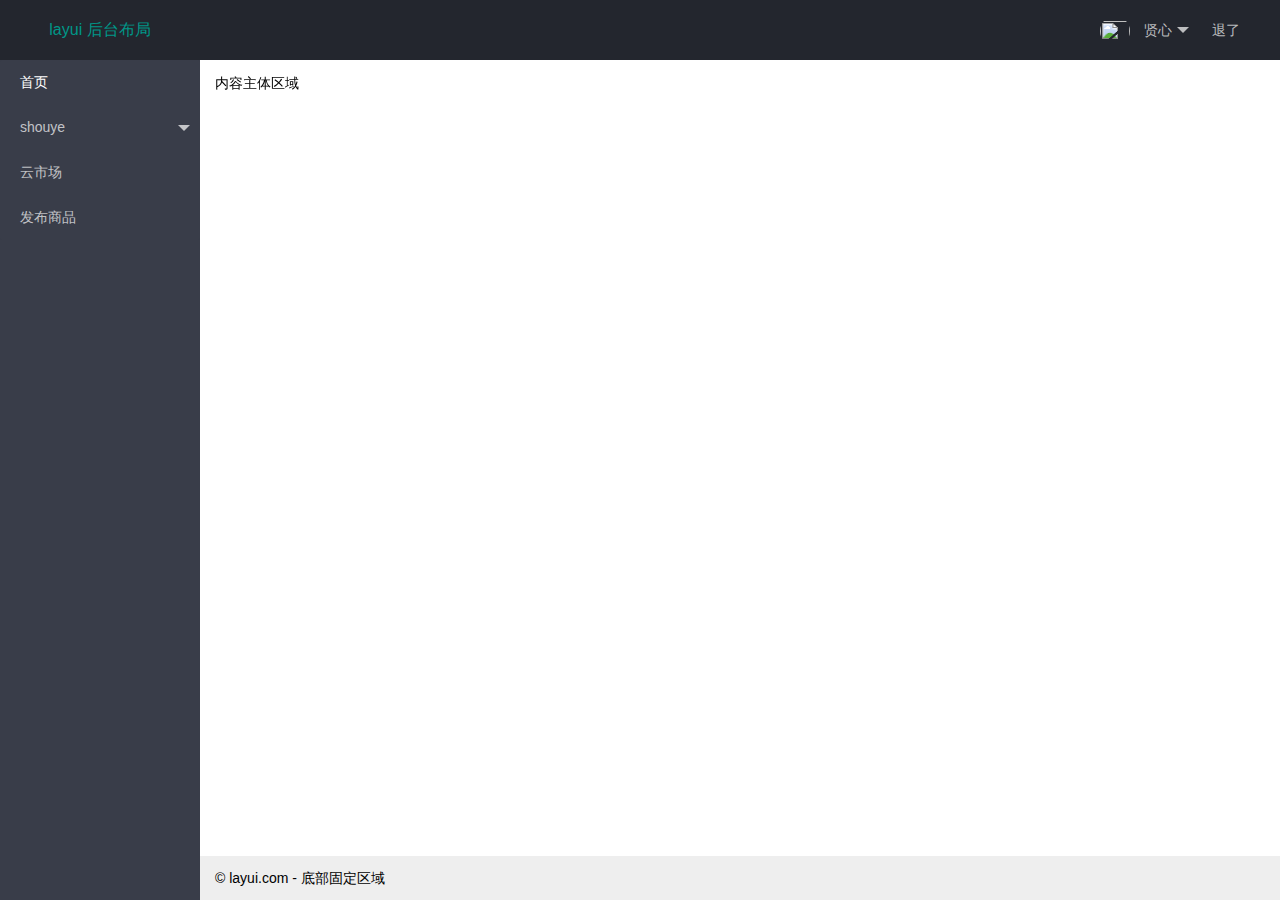
==== indexx.html @ 64165bed "index" ====
<!DOCTYPE html>
<html>

<head>
    <meta charset="utf-8">
    <meta name="viewport" content="width=device-width, initial-scale=1, maximum-scale=1">
    <title>layout 后台大布局 - Layui</title>
    <link rel="stylesheet" href="/assets/lib/layui/css/layui.css">
</head>

<body class="layui-layout-body">
    <div class="layui-layout layui-layout-admin">
        <div class="layui-header">
            <div class="layui-logo">layui 后台布局</div>
            <!-- 头部区域（可配合layui已有的水平导航） -->

            <ul class="layui-nav layui-layout-right">
                <li class="layui-nav-item">
                    <a href="javascript:;">
                        <img src="http://t.cn/RCzsdCq" class="layui-nav-img">
                        贤心
                    </a>
                    <dl class="layui-nav-child">
                        <dd><a href="">基本资料</a></dd>
                        <dd><a href="">安全设置</a></dd>
                    </dl>
                </li>
                <li class="layui-nav-item"><a href="">退了</a></li>
            </ul>
        </div>

        <div class="layui-side layui-bg-black">
            <div class="layui-side-scroll">
                <!-- 左侧导航区域（可配合layui已有的垂直导航） -->
                <ul class="layui-nav layui-nav-tree" lay-filter="test">
                    <li class="layui-nav-item layui-nav-itemed">
                        <a class="" href="javascript:;">首页</a>

                    </li>
                    <li class="layui-nav-item">
                        <a href="javascript:;">shouye</a>
                        <dl class="layui-nav-child">
                            <dd><a href="javascript:;">文章类别</a></dd>
                            <dd><a href="javascript:;">文章列表</a></dd>
                            <dd><a href="">发表文章</a></dd>
                        </dl>
                    </li>
                    <li class="layui-nav-item"><a href="">云市场</a></li>
                    <li class="layui-nav-item"><a href="">发布商品</a></li>
                </ul>
            </div>
        </div>

        <div class="layui-body">
            <!-- 内容主体区域 -->
            <div style="padding: 15px;">内容主体区域</div>
        </div>

        <div class="layui-footer">
            <!-- 底部固定区域 -->
            © layui.com - 底部固定区域
        </div>
    </div>

    <!-- 导入 layui 的JS文件 -->
    <script src='/assets/lib/layui/layui.all.js'></script>
    <!-- 导入 jQuery -->
    <script src='/assets/lib/jquery.js'></script>
    <!-- 导入自己封装的 baseAPI -->
    <script src='/assets/js/baseAPI.js'></script>
    <!-- 导入自己的 js 文件 -->
    <script src='/indexx.js'></script>
</body>

</html>
---- assets/lib/layui/css/layui.css ----
/** layui-v2.5.5 MIT License By https://www.layui.com */
 .layui-inline,img{display:inline-block;vertical-align:middle}h1,h2,h3,h4,h5,h6{font-weight:400}.layui-edge,.layui-header,.layui-inline,.layui-main{position:relative}.layui-body,.layui-edge,.layui-elip{overflow:hidden}.layui-btn,.layui-edge,.layui-inline,img{vertical-align:middle}.layui-btn,.layui-disabled,.layui-icon,.layui-unselect{-moz-user-select:none;-webkit-user-select:none;-ms-user-select:none}.layui-elip,.layui-form-checkbox span,.layui-form-pane .layui-form-label{text-overflow:ellipsis;white-space:nowrap}.layui-breadcrumb,.layui-tree-btnGroup{visibility:hidden}blockquote,body,button,dd,div,dl,dt,form,h1,h2,h3,h4,h5,h6,input,li,ol,p,pre,td,textarea,th,ul{margin:0;padding:0;-webkit-tap-highlight-color:rgba(0,0,0,0)}a:active,a:hover{outline:0}img{border:none}li{list-style:none}table{border-collapse:collapse;border-spacing:0}h4,h5,h6{font-size:100%}button,input,optgroup,option,select,textarea{font-family:inherit;font-size:inherit;font-style:inherit;font-weight:inherit;outline:0}pre{white-space:pre-wrap;white-space:-moz-pre-wrap;white-space:-pre-wrap;white-space:-o-pre-wrap;word-wrap:break-word}body{line-height:24px;font:14px Helvetica Neue,Helvetica,PingFang SC,Tahoma,Arial,sans-serif}hr{height:1px;margin:10px 0;border:0;clear:both}a{color:#333;text-decoration:none}a:hover{color:#777}a cite{font-style:normal;*cursor:pointer}.layui-border-box,.layui-border-box *{box-sizing:border-box}.layui-box,.layui-box *{box-sizing:content-box}.layui-clear{clear:both;*zoom:1}.layui-clear:after{content:'\20';clear:both;*zoom:1;display:block;height:0}.layui-inline{*display:inline;*zoom:1}.layui-edge{display:inline-block;width:0;height:0;border-width:6px;border-style:dashed;border-color:transparent}.layui-edge-top{top:-4px;border-bottom-color:#999;border-bottom-style:solid}.layui-edge-right{border-left-color:#999;border-left-style:solid}.layui-edge-bottom{top:2px;border-top-color:#999;border-top-style:solid}.layui-edge-left{border-right-color:#999;border-right-style:solid}.layui-disabled,.layui-disabled:hover{color:#d2d2d2!important;cursor:not-allowed!important}.layui-circle{border-radius:100%}.layui-show{display:block!important}.layui-hide{display:none!important}@font-face{font-family:layui-icon;src:url(../font/iconfont.eot?v=250);src:url(../font/iconfont.eot?v=250#iefix) format('embedded-opentype'),url(../font/iconfont.woff2?v=250) format('woff2'),url(../font/iconfont.woff?v=250) format('woff'),url(../font/iconfont.ttf?v=250) format('truetype'),url(../font/iconfont.svg?v=250#layui-icon) format('svg')}.layui-icon{font-family:layui-icon!important;font-size:16px;font-style:normal;-webkit-font-smoothing:antialiased;-moz-osx-font-smoothing:grayscale}.layui-icon-reply-fill:before{content:"\e611"}.layui-icon-set-fill:before{content:"\e614"}.layui-icon-menu-fill:before{content:"\e60f"}.layui-icon-search:before{content:"\e615"}.layui-icon-share:before{content:"\e641"}.layui-icon-set-sm:before{content:"\e620"}.layui-icon-engine:before{content:"\e628"}.layui-icon-close:before{content:"\1006"}.layui-icon-close-fill:before{content:"\1007"}.layui-icon-chart-screen:before{content:"\e629"}.layui-icon-star:before{content:"\e600"}.layui-icon-circle-dot:before{content:"\e617"}.layui-icon-chat:before{content:"\e606"}.layui-icon-release:before{content:"\e609"}.layui-icon-list:before{content:"\e60a"}.layui-icon-chart:before{content:"\e62c"}.layui-icon-ok-circle:before{content:"\1005"}.layui-icon-layim-theme:before{content:"\e61b"}.layui-icon-table:before{content:"\e62d"}.layui-icon-right:before{content:"\e602"}.layui-icon-left:before{content:"\e603"}.layui-icon-cart-simple:before{content:"\e698"}.layui-icon-face-cry:before{content:"\e69c"}.layui-icon-face-smile:before{content:"\e6af"}.layui-icon-survey:before{content:"\e6b2"}.layui-icon-tree:before{content:"\e62e"}.layui-icon-upload-circle:before{content:"\e62f"}.layui-icon-add-circle:before{content:"\e61f"}.layui-icon-download-circle:before{content:"\e601"}.layui-icon-templeate-1:before{content:"\e630"}.layui-icon-util:before{content:"\e631"}.layui-icon-face-surprised:before{content:"\e664"}.layui-icon-edit:before{content:"\e642"}.layui-icon-speaker:before{content:"\e645"}.layui-icon-down:before{content:"\e61a"}.layui-icon-file:before{content:"\e621"}.layui-icon-layouts:before{content:"\e632"}.layui-icon-rate-half:before{content:"\e6c9"}.layui-icon-add-circle-fine:before{content:"\e608"}.layui-icon-prev-circle:before{content:"\e633"}.layui-icon-read:before{content:"\e705"}.layui-icon-404:before{content:"\e61c"}.layui-icon-carousel:before{content:"\e634"}.layui-icon-help:before{content:"\e607"}.layui-icon-code-circle:before{content:"\e635"}.layui-icon-water:before{content:"\e636"}.layui-icon-username:before{content:"\e66f"}.layui-icon-find-fill:before{content:"\e670"}.layui-icon-about:before{content:"\e60b"}.layui-icon-location:before{content:"\e715"}.layui-icon-up:before{content:"\e619"}.layui-icon-pause:before{content:"\e651"}.layui-icon-date:before{content:"\e637"}.layui-icon-layim-uploadfile:before{content:"\e61d"}.layui-icon-delete:before{content:"\e640"}.layui-icon-play:before{content:"\e652"}.layui-icon-top:before{content:"\e604"}.layui-icon-friends:before{content:"\e612"}.layui-icon-refresh-3:before{content:"\e9aa"}.layui-icon-ok:before{content:"\e605"}.layui-icon-layer:before{content:"\e638"}.layui-icon-face-smile-fine:before{content:"\e60c"}.layui-icon-dollar:before{content:"\e659"}.layui-icon-group:before{content:"\e613"}.layui-icon-layim-download:before{content:"\e61e"}.layui-icon-picture-fine:before{content:"\e60d"}.layui-icon-link:before{content:"\e64c"}.layui-icon-diamond:before{content:"\e735"}.layui-icon-log:before{content:"\e60e"}.layui-icon-rate-solid:before{content:"\e67a"}.layui-icon-fonts-del:before{content:"\e64f"}.layui-icon-unlink:before{content:"\e64d"}.layui-icon-fonts-clear:before{content:"\e639"}.layui-icon-triangle-r:before{content:"\e623"}.layui-icon-circle:before{content:"\e63f"}.layui-icon-radio:before{content:"\e643"}.layui-icon-align-center:before{content:"\e647"}.layui-icon-align-right:before{content:"\e648"}.layui-icon-align-left:before{content:"\e649"}.layui-icon-loading-1:before{content:"\e63e"}.layui-icon-return:before{content:"\e65c"}.layui-icon-fonts-strong:before{content:"\e62b"}.layui-icon-upload:before{content:"\e67c"}.layui-icon-dialogue:before{content:"\e63a"}.layui-icon-video:before{content:"\e6ed"}.layui-icon-headset:before{content:"\e6fc"}.layui-icon-cellphone-fine:before{content:"\e63b"}.layui-icon-add-1:before{content:"\e654"}.layui-icon-face-smile-b:before{content:"\e650"}.layui-icon-fonts-html:before{content:"\e64b"}.layui-icon-form:before{content:"\e63c"}.layui-icon-cart:before{content:"\e657"}.layui-icon-camera-fill:before{content:"\e65d"}.layui-icon-tabs:before{content:"\e62a"}.layui-icon-fonts-code:before{content:"\e64e"}.layui-icon-fire:before{content:"\e756"}.layui-icon-set:before{content:"\e716"}.layui-icon-fonts-u:before{content:"\e646"}.layui-icon-triangle-d:before{content:"\e625"}.layui-icon-tips:before{content:"\e702"}.layui-icon-picture:before{content:"\e64a"}.layui-icon-more-vertical:before{content:"\e671"}.layui-icon-flag:before{content:"\e66c"}.layui-icon-loading:before{content:"\e63d"}.layui-icon-fonts-i:before{content:"\e644"}.layui-icon-refresh-1:before{content:"\e666"}.layui-icon-rmb:before{content:"\e65e"}.layui-icon-home:before{content:"\e68e"}.layui-icon-user:before{content:"\e770"}.layui-icon-notice:before{content:"\e667"}.layui-icon-login-weibo:before{content:"\e675"}.layui-icon-voice:before{content:"\e688"}.layui-icon-upload-drag:before{content:"\e681"}.layui-icon-login-qq:before{content:"\e676"}.layui-icon-snowflake:before{content:"\e6b1"}.layui-icon-file-b:before{content:"\e655"}.layui-icon-template:before{content:"\e663"}.layui-icon-auz:before{content:"\e672"}.layui-icon-console:before{content:"\e665"}.layui-icon-app:before{content:"\e653"}.layui-icon-prev:before{content:"\e65a"}.layui-icon-website:before{content:"\e7ae"}.layui-icon-next:before{content:"\e65b"}.layui-icon-component:before{content:"\e857"}.layui-icon-more:before{content:"\e65f"}.layui-icon-login-wechat:before{content:"\e677"}.layui-icon-shrink-right:before{content:"\e668"}.layui-icon-spread-left:before{content:"\e66b"}.layui-icon-camera:before{content:"\e660"}.layui-icon-note:before{content:"\e66e"}.layui-icon-refresh:before{content:"\e669"}.layui-icon-female:before{content:"\e661"}.layui-icon-male:before{content:"\e662"}.layui-icon-password:before{content:"\e673"}.layui-icon-senior:before{content:"\e674"}.layui-icon-theme:before{content:"\e66a"}.layui-icon-tread:before{content:"\e6c5"}.layui-icon-praise:before{content:"\e6c6"}.layui-icon-star-fill:before{content:"\e658"}.layui-icon-rate:before{content:"\e67b"}.layui-icon-template-1:before{content:"\e656"}.layui-icon-vercode:before{content:"\e679"}.layui-icon-cellphone:before{content:"\e678"}.layui-icon-screen-full:before{content:"\e622"}.layui-icon-screen-restore:before{content:"\e758"}.layui-icon-cols:before{content:"\e610"}.layui-icon-export:before{content:"\e67d"}.layui-icon-print:before{content:"\e66d"}.layui-icon-slider:before{content:"\e714"}.layui-icon-addition:before{content:"\e624"}.layui-icon-subtraction:before{content:"\e67e"}.layui-icon-service:before{content:"\e626"}.layui-icon-transfer:before{content:"\e691"}.layui-main{width:1140px;margin:0 auto}.layui-header{z-index:1000;height:60px}.layui-header a:hover{transition:all .5s;-webkit-transition:all .5s}.layui-side{position:fixed;left:0;top:0;bottom:0;z-index:999;width:200px;overflow-x:hidden}.layui-side-scroll{position:relative;width:220px;height:100%;overflow-x:hidden}.layui-body{position:absolute;left:200px;right:0;top:0;bottom:0;z-index:998;width:auto;overflow-y:auto;box-sizing:border-box}.layui-layout-body{overflow:hidden}.layui-layout-admin .layui-header{background-color:#23262E}.layui-layout-admin .layui-side{top:60px;width:200px;overflow-x:hidden}.layui-layout-admin .layui-body{position:fixed;top:60px;bottom:44px}.layui-layout-admin .layui-main{width:auto;margin:0 15px}.layui-layout-admin .layui-footer{position:fixed;left:200px;right:0;bottom:0;height:44px;line-height:44px;padding:0 15px;background-color:#eee}.layui-layout-admin .layui-logo{position:absolute;left:0;top:0;width:200px;height:100%;line-height:60px;text-align:center;color:#009688;font-size:16px}.layui-layout-admin .layui-header .layui-nav{background:0 0}.layui-layout-left{position:absolute!important;left:200px;top:0}.layui-layout-right{position:absolute!important;right:0;top:0}.layui-container{position:relative;margin:0 auto;padding:0 15px;box-sizing:border-box}.layui-fluid{position:relative;margin:0 auto;padding:0 15px}.layui-row:after,.layui-row:before{content:'';display:block;clear:both}.layui-col-lg1,.layui-col-lg10,.layui-col-lg11,.layui-col-lg12,.layui-col-lg2,.layui-col-lg3,.layui-col-lg4,.layui-col-lg5,.layui-col-lg6,.layui-col-lg7,.layui-col-lg8,.layui-col-lg9,.layui-col-md1,.layui-col-md10,.layui-col-md11,.layui-col-md12,.layui-col-md2,.layui-col-md3,.layui-col-md4,.layui-col-md5,.layui-col-md6,.layui-col-md7,.layui-col-md8,.layui-col-md9,.layui-col-sm1,.layui-col-sm10,.layui-col-sm11,.layui-col-sm12,.layui-col-sm2,.layui-col-sm3,.layui-col-sm4,.layui-col-sm5,.layui-col-sm6,.layui-col-sm7,.layui-col-sm8,.layui-col-sm9,.layui-col-xs1,.layui-col-xs10,.layui-col-xs11,.layui-col-xs12,.layui-col-xs2,.layui-col-xs3,.layui-col-xs4,.layui-col-xs5,.layui-col-xs6,.layui-col-xs7,.layui-col-xs8,.layui-col-xs9{position:relative;display:block;box-sizing:border-box}.layui-col-xs1,.layui-col-xs10,.layui-col-xs11,.layui-col-xs12,.layui-col-xs2,.layui-col-xs3,.layui-col-xs4,.layui-col-xs5,.layui-col-xs6,.layui-col-xs7,.layui-col-xs8,.layui-col-xs9{float:left}.layui-col-xs1{width:8.33333333%}.layui-col-xs2{width:16.66666667%}.layui-col-xs3{width:25%}.layui-col-xs4{width:33.33333333%}.layui-col-xs5{width:41.66666667%}.layui-col-xs6{width:50%}.layui-col-xs7{width:58.33333333%}.layui-col-xs8{width:66.66666667%}.layui-col-xs9{width:75%}.layui-col-xs10{width:83.33333333%}.layui-col-xs11{width:91.66666667%}.layui-col-xs12{width:100%}.layui-col-xs-offset1{margin-left:8.33333333%}.layui-col-xs-offset2{margin-left:16.66666667%}.layui-col-xs-offset3{margin-left:25%}.layui-col-xs-offset4{margin-left:33.33333333%}.layui-col-xs-offset5{margin-left:41.66666667%}.layui-col-xs-offset6{margin-left:50%}.layui-col-xs-offset7{margin-left:58.33333333%}.layui-col-xs-offset8{margin-left:66.66666667%}.layui-col-xs-offset9{margin-left:75%}.layui-col-xs-offset10{margin-left:83.33333333%}.layui-col-xs-offset11{margin-left:91.66666667%}.layui-col-xs-offset12{margin-left:100%}@media screen and (max-width:768px){.layui-hide-xs{display:none!important}.layui-show-xs-block{display:block!important}.layui-show-xs-inline{display:inline!important}.layui-show-xs-inline-block{display:inline-block!important}}@media screen and (min-width:768px){.layui-container{width:750px}.layui-hide-sm{display:none!important}.layui-show-sm-block{display:block!important}.layui-show-sm-inline{display:inline!important}.layui-show-sm-inline-block{display:inline-block!important}.layui-col-sm1,.layui-col-sm10,.layui-col-sm11,.layui-col-sm12,.layui-col-sm2,.layui-col-sm3,.layui-col-sm4,.layui-col-sm5,.layui-col-sm6,.layui-col-sm7,.layui-col-sm8,.layui-col-sm9{float:left}.layui-col-sm1{width:8.33333333%}.layui-col-sm2{width:16.66666667%}.layui-col-sm3{width:25%}.layui-col-sm4{width:33.33333333%}.layui-col-sm5{width:41.66666667%}.layui-col-sm6{width:50%}.layui-col-sm7{width:58.33333333%}.layui-col-sm8{width:66.66666667%}.layui-col-sm9{width:75%}.layui-col-sm10{width:83.33333333%}.layui-col-sm11{width:91.66666667%}.layui-col-sm12{width:100%}.layui-col-sm-offset1{margin-left:8.33333333%}.layui-col-sm-offset2{margin-left:16.66666667%}.layui-col-sm-offset3{margin-left:25%}.layui-col-sm-offset4{margin-left:33.33333333%}.layui-col-sm-offset5{margin-left:41.66666667%}.layui-col-sm-offset6{margin-left:50%}.layui-col-sm-offset7{margin-left:58.33333333%}.layui-col-sm-offset8{margin-left:66.66666667%}.layui-col-sm-offset9{margin-left:75%}.layui-col-sm-offset10{margin-left:83.33333333%}.layui-col-sm-offset11{margin-left:91.66666667%}.layui-col-sm-offset12{margin-left:100%}}@media screen and (min-width:992px){.layui-container{width:970px}.layui-hide-md{display:none!important}.layui-show-md-block{display:block!important}.layui-show-md-inline{display:inline!important}.layui-show-md-inline-block{display:inline-block!important}.layui-col-md1,.layui-col-md10,.layui-col-md11,.layui-col-md12,.layui-col-md2,.layui-col-md3,.layui-col-md4,.layui-col-md5,.layui-col-md6,.layui-col-md7,.layui-col-md8,.layui-col-md9{float:left}.layui-col-md1{width:8.33333333%}.layui-col-md2{width:16.66666667%}.layui-col-md3{width:25%}.layui-col-md4{width:33.33333333%}.layui-col-md5{width:41.66666667%}.layui-col-md6{width:50%}.layui-col-md7{width:58.33333333%}.layui-col-md8{width:66.66666667%}.layui-col-md9{width:75%}.layui-col-md10{width:83.33333333%}.layui-col-md11{width:91.66666667%}.layui-col-md12{width:100%}.layui-col-md-offset1{margin-left:8.33333333%}.layui-col-md-offset2{margin-left:16.66666667%}.layui-col-md-offset3{margin-left:25%}.layui-col-md-offset4{margin-left:33.33333333%}.layui-col-md-offset5{margin-left:41.66666667%}.layui-col-md-offset6{margin-left:50%}.layui-col-md-offset7{margin-left:58.33333333%}.layui-col-md-offset8{margin-left:66.66666667%}.layui-col-md-offset9{margin-left:75%}.layui-col-md-offset10{margin-left:83.33333333%}.layui-col-md-offset11{margin-left:91.66666667%}.layui-col-md-offset12{margin-left:100%}}@media screen and (min-width:1200px){.layui-container{width:1170px}.layui-hide-lg{display:none!important}.layui-show-lg-block{display:block!important}.layui-show-lg-inline{display:inline!important}.layui-show-lg-inline-block{display:inline-block!important}.layui-col-lg1,.layui-col-lg10,.layui-col-lg11,.layui-col-lg12,.layui-col-lg2,.layui-col-lg3,.layui-col-lg4,.layui-col-lg5,.layui-col-lg6,.layui-col-lg7,.layui-col-lg8,.layui-col-lg9{float:left}.layui-col-lg1{width:8.33333333%}.layui-col-lg2{width:16.66666667%}.layui-col-lg3{width:25%}.layui-col-lg4{width:33.33333333%}.layui-col-lg5{width:41.66666667%}.layui-col-lg6{width:50%}.layui-col-lg7{width:58.33333333%}.layui-col-lg8{width:66.66666667%}.layui-col-lg9{width:75%}.layui-col-lg10{width:83.33333333%}.layui-col-lg11{width:91.66666667%}.layui-col-lg12{width:100%}.layui-col-lg-offset1{margin-left:8.33333333%}.layui-col-lg-offset2{margin-left:16.66666667%}.layui-col-lg-offset3{margin-left:25%}.layui-col-lg-offset4{margin-left:33.33333333%}.layui-col-lg-offset5{margin-left:41.66666667%}.layui-col-lg-offset6{margin-left:50%}.layui-col-lg-offset7{margin-left:58.33333333%}.layui-col-lg-offset8{margin-left:66.66666667%}.layui-col-lg-offset9{margin-left:75%}.layui-col-lg-offset10{margin-left:83.33333333%}.layui-col-lg-offset11{margin-left:91.66666667%}.layui-col-lg-offset12{margin-left:100%}}.layui-col-space1{margin:-.5px}.layui-col-space1>*{padding:.5px}.layui-col-space3{margin:-1.5px}.layui-col-space3>*{padding:1.5px}.layui-col-space5{margin:-2.5px}.layui-col-space5>*{padding:2.5px}.layui-col-space8{margin:-3.5px}.layui-col-space8>*{padding:3.5px}.layui-col-space10{margin:-5px}.layui-col-space10>*{padding:5px}.layui-col-space12{margin:-6px}.layui-col-space12>*{padding:6px}.layui-col-space15{margin:-7.5px}.layui-col-space15>*{padding:7.5px}.layui-col-space18{margin:-9px}.layui-col-space18>*{padding:9px}.layui-col-space20{margin:-10px}.layui-col-space20>*{padding:10px}.layui-col-space22{margin:-11px}.layui-col-space22>*{padding:11px}.layui-col-space25{margin:-12.5px}.layui-col-space25>*{padding:12.5px}.layui-col-space30{margin:-15px}.layui-col-space30>*{padding:15px}.layui-btn,.layui-input,.layui-select,.layui-textarea,.layui-upload-button{outline:0;-webkit-appearance:none;transition:all .3s;-webkit-transition:all .3s;box-sizing:border-box}.layui-elem-quote{margin-bottom:10px;padding:15px;line-height:22px;border-left:5px solid #009688;border-radius:0 2px 2px 0;background-color:#f2f2f2}.layui-quote-nm{border-style:solid;border-width:1px 1px 1px 5px;background:0 0}.layui-elem-field{margin-bottom:10px;padding:0;border-width:1px;border-style:solid}.layui-elem-field legend{margin-left:20px;padding:0 10px;font-size:20px;font-weight:300}.layui-field-title{margin:10px 0 20px;border-width:1px 0 0}.layui-field-box{padding:10px 15px}.layui-field-title .layui-field-box{padding:10px 0}.layui-progress{position:relative;height:6px;border-radius:20px;background-color:#e2e2e2}.layui-progress-bar{position:absolute;left:0;top:0;width:0;max-width:100%;height:6px;border-radius:20px;text-align:right;background-color:#5FB878;transition:all .3s;-webkit-transition:all .3s}.layui-progress-big,.layui-progress-big .layui-progress-bar{height:18px;line-height:18px}.layui-progress-text{position:relative;top:-20px;line-height:18px;font-size:12px;color:#666}.layui-progress-big .layui-progress-text{position:static;padding:0 10px;color:#fff}.layui-collapse{border-width:1px;border-style:solid;border-radius:2px}.layui-colla-content,.layui-colla-item{border-top-width:1px;border-top-style:solid}.layui-colla-item:first-child{border-top:none}.layui-colla-title{position:relative;height:42px;line-height:42px;padding:0 15px 0 35px;color:#333;background-color:#f2f2f2;cursor:pointer;font-size:14px;overflow:hidden}.layui-colla-content{display:none;padding:10px 15px;line-height:22px;color:#666}.layui-colla-icon{position:absolute;left:15px;top:0;font-size:14px}.layui-card{margin-bottom:15px;border-radius:2px;background-color:#fff;box-shadow:0 1px 2px 0 rgba(0,0,0,.05)}.layui-card:last-child{margin-bottom:0}.layui-card-header{position:relative;height:42px;line-height:42px;padding:0 15px;border-bottom:1px solid #f6f6f6;color:#333;border-radius:2px 2px 0 0;font-size:14px}.layui-bg-black,.layui-bg-blue,.layui-bg-cyan,.layui-bg-green,.layui-bg-orange,.layui-bg-red{color:#fff!important}.layui-card-body{position:relative;padding:10px 15px;line-height:24px}.layui-card-body[pad15]{padding:15px}.layui-card-body[pad20]{padding:20px}.layui-card-body .layui-table{margin:5px 0}.layui-card .layui-tab{margin:0}.layui-panel-window{position:relative;padding:15px;border-radius:0;border-top:5px solid #E6E6E6;background-color:#fff}.layui-auxiliar-moving{position:fixed;left:0;right:0;top:0;bottom:0;width:100%;height:100%;background:0 0;z-index:9999999999}.layui-form-label,.layui-form-mid,.layui-form-select,.layui-input-block,.layui-input-inline,.layui-textarea{position:relative}.layui-bg-red{background-color:#FF5722!important}.layui-bg-orange{background-color:#FFB800!important}.layui-bg-green{background-color:#009688!important}.layui-bg-cyan{background-color:#2F4056!important}.layui-bg-blue{background-color:#1E9FFF!important}.layui-bg-black{background-color:#393D49!important}.layui-bg-gray{background-color:#eee!important;color:#666!important}.layui-badge-rim,.layui-colla-content,.layui-colla-item,.layui-collapse,.layui-elem-field,.layui-form-pane .layui-form-item[pane],.layui-form-pane .layui-form-label,.layui-input,.layui-layedit,.layui-layedit-tool,.layui-quote-nm,.layui-select,.layui-tab-bar,.layui-tab-card,.layui-tab-title,.layui-tab-title .layui-this:after,.layui-textarea{border-color:#e6e6e6}.layui-timeline-item:before,hr{background-color:#e6e6e6}.layui-text{line-height:22px;font-size:14px;color:#666}.layui-text h1,.layui-text h2,.layui-text h3{font-weight:500;color:#333}.layui-text h1{font-size:30px}.layui-text h2{font-size:24px}.layui-text h3{font-size:18px}.layui-text a:not(.layui-btn){color:#01AAED}.layui-text a:not(.layui-btn):hover{text-decoration:underline}.layui-text ul{padding:5px 0 5px 15px}.layui-text ul li{margin-top:5px;list-style-type:disc}.layui-text em,.layui-word-aux{color:#999!important;padding:0 5px!important}.layui-btn{display:inline-block;height:38px;line-height:38px;padding:0 18px;background-color:#009688;color:#fff;white-space:nowrap;text-align:center;font-size:14px;border:none;border-radius:2px;cursor:pointer}.layui-btn:hover{opacity:.8;filter:alpha(opacity=80);color:#fff}.layui-btn:active{opacity:1;filter:alpha(opacity=100)}.layui-btn+.layui-btn{margin-left:10px}.layui-btn-container{font-size:0}.layui-btn-container .layui-btn{margin-right:10px;margin-bottom:10px}.layui-btn-container .layui-btn+.layui-btn{margin-left:0}.layui-table .layui-btn-container .layui-btn{margin-bottom:9px}.layui-btn-radius{border-radius:100px}.layui-btn .layui-icon{margin-right:3px;font-size:18px;vertical-align:bottom;vertical-align:middle\9}.layui-btn-primary{border:1px solid #C9C9C9;background-color:#fff;color:#555}.layui-btn-primary:hover{border-color:#009688;color:#333}.layui-btn-normal{background-color:#1E9FFF}.layui-btn-warm{background-color:#FFB800}.layui-btn-danger{background-color:#FF5722}.layui-btn-checked{background-color:#5FB878}.layui-btn-disabled,.layui-btn-disabled:active,.layui-btn-disabled:hover{border:1px solid #e6e6e6;background-color:#FBFBFB;color:#C9C9C9;cursor:not-allowed;opacity:1}.layui-btn-lg{height:44px;line-height:44px;padding:0 25px;font-size:16px}.layui-btn-sm{height:30px;line-height:30px;padding:0 10px;font-size:12px}.layui-btn-sm i{font-size:16px!important}.layui-btn-xs{height:22px;line-height:22px;padding:0 5px;font-size:12px}.layui-btn-xs i{font-size:14px!important}.layui-btn-group{display:inline-block;vertical-align:middle;font-size:0}.layui-btn-group .layui-btn{margin-left:0!important;margin-right:0!important;border-left:1px solid rgba(255,255,255,.5);border-radius:0}.layui-btn-group .layui-btn-primary{border-left:none}.layui-btn-group .layui-btn-primary:hover{border-color:#C9C9C9;color:#009688}.layui-btn-group .layui-btn:first-child{border-left:none;border-radius:2px 0 0 2px}.layui-btn-group .layui-btn-primary:first-child{border-left:1px solid #c9c9c9}.layui-btn-group .layui-btn:last-child{border-radius:0 2px 2px 0}.layui-btn-group .layui-btn+.layui-btn{margin-left:0}.layui-btn-group+.layui-btn-group{margin-left:10px}.layui-btn-fluid{width:100%}.layui-input,.layui-select,.layui-textarea{height:38px;line-height:1.3;line-height:38px\9;border-width:1px;border-style:solid;background-color:#fff;border-radius:2px}.layui-input::-webkit-input-placeholder,.layui-select::-webkit-input-placeholder,.layui-textarea::-webkit-input-placeholder{line-height:1.3}.layui-input,.layui-textarea{display:block;width:100%;padding-left:10px}.layui-input:hover,.layui-textarea:hover{border-color:#D2D2D2!important}.layui-input:focus,.layui-textarea:focus{border-color:#C9C9C9!important}.layui-textarea{min-height:100px;height:auto;line-height:20px;padding:6px 10px;resize:vertical}.layui-select{padding:0 10px}.layui-form input[type=checkbox],.layui-form input[type=radio],.layui-form select{display:none}.layui-form [lay-ignore]{display:initial}.layui-form-item{margin-bottom:15px;clear:both;*zoom:1}.layui-form-item:after{content:'\20';clear:both;*zoom:1;display:block;height:0}.layui-form-label{float:left;display:block;padding:9px 15px;width:80px;font-weight:400;line-height:20px;text-align:right}.layui-form-label-col{display:block;float:none;padding:9px 0;line-height:20px;text-align:left}.layui-form-item .layui-inline{margin-bottom:5px;margin-right:10px}.layui-input-block{margin-left:110px;min-height:36px}.layui-input-inline{display:inline-block;vertical-align:middle}.layui-form-item .layui-input-inline{float:left;width:190px;margin-right:10px}.layui-form-text .layui-input-inline{width:auto}.layui-form-mid{float:left;display:block;padding:9px 0!important;line-height:20px;margin-right:10px}.layui-form-danger+.layui-form-select .layui-input,.layui-form-danger:focus{border-color:#FF5722!important}.layui-form-select .layui-input{padding-right:30px;cursor:pointer}.layui-form-select .layui-edge{position:absolute;right:10px;top:50%;margin-top:-3px;cursor:pointer;border-width:6px;border-top-color:#c2c2c2;border-top-style:solid;transition:all .3s;-webkit-transition:all .3s}.layui-form-select dl{display:none;position:absolute;left:0;top:42px;padding:5px 0;z-index:899;min-width:100%;border:1px solid #d2d2d2;max-height:300px;overflow-y:auto;background-color:#fff;border-radius:2px;box-shadow:0 2px 4px rgba(0,0,0,.12);box-sizing:border-box}.layui-form-select dl dd,.layui-form-select dl dt{padding:0 10px;line-height:36px;white-space:nowrap;overflow:hidden;text-overflow:ellipsis}.layui-form-select dl dt{font-size:12px;color:#999}.layui-form-select dl dd{cursor:pointer}.layui-form-select dl dd:hover{background-color:#f2f2f2;-webkit-transition:.5s all;transition:.5s all}.layui-form-select .layui-select-group dd{padding-left:20px}.layui-form-select dl dd.layui-select-tips{padding-left:10px!important;color:#999}.layui-form-select dl dd.layui-this{background-color:#5FB878;color:#fff}.layui-form-checkbox,.layui-form-select dl dd.layui-disabled{background-color:#fff}.layui-form-selected dl{display:block}.layui-form-checkbox,.layui-form-checkbox *,.layui-form-switch{display:inline-block;vertical-align:middle}.layui-form-selected .layui-edge{margin-top:-9px;-webkit-transform:rotate(180deg);transform:rotate(180deg);margin-top:-3px\9}:root .layui-form-selected .layui-edge{margin-top:-9px\0/IE9}.layui-form-selectup dl{top:auto;bottom:42px}.layui-select-none{margin:5px 0;text-align:center;color:#999}.layui-select-disabled .layui-disabled{border-color:#eee!important}.layui-select-disabled .layui-edge{border-top-color:#d2d2d2}.layui-form-checkbox{position:relative;height:30px;line-height:30px;margin-right:10px;padding-right:30px;cursor:pointer;font-size:0;-webkit-transition:.1s linear;transition:.1s linear;box-sizing:border-box}.layui-form-checkbox span{padding:0 10px;height:100%;font-size:14px;border-radius:2px 0 0 2px;background-color:#d2d2d2;color:#fff;overflow:hidden}.layui-form-checkbox:hover span{background-color:#c2c2c2}.layui-form-checkbox i{position:absolute;right:0;top:0;width:30px;height:28px;border:1px solid #d2d2d2;border-left:none;border-radius:0 2px 2px 0;color:#fff;font-size:20px;text-align:center}.layui-form-checkbox:hover i{border-color:#c2c2c2;color:#c2c2c2}.layui-form-checked,.layui-form-checked:hover{border-color:#5FB878}.layui-form-checked span,.layui-form-checked:hover span{background-color:#5FB878}.layui-form-checked i,.layui-form-checked:hover i{color:#5FB878}.layui-form-item .layui-form-checkbox{margin-top:4px}.layui-form-checkbox[lay-skin=primary]{height:auto!important;line-height:normal!important;min-width:18px;min-height:18px;border:none!important;margin-right:0;padding-left:28px;padding-right:0;background:0 0}.layui-form-checkbox[lay-skin=primary] span{padding-left:0;padding-right:15px;line-height:18px;background:0 0;color:#666}.layui-form-checkbox[lay-skin=primary] i{right:auto;left:0;width:16px;height:16px;line-height:16px;border:1px solid #d2d2d2;font-size:12px;border-radius:2px;background-color:#fff;-webkit-transition:.1s linear;transition:.1s linear}.layui-form-checkbox[lay-skin=primary]:hover i{border-color:#5FB878;color:#fff}.layui-form-checked[lay-skin=primary] i{border-color:#5FB878!important;background-color:#5FB878;color:#fff}.layui-checkbox-disbaled[lay-skin=primary] span{background:0 0!important;color:#c2c2c2}.layui-checkbox-disbaled[lay-skin=primary]:hover i{border-color:#d2d2d2}.layui-form-item .layui-form-checkbox[lay-skin=primary]{margin-top:10px}.layui-form-switch{position:relative;height:22px;line-height:22px;min-width:35px;padding:0 5px;margin-top:8px;border:1px solid #d2d2d2;border-radius:20px;cursor:pointer;background-color:#fff;-webkit-transition:.1s linear;transition:.1s linear}.layui-form-switch i{position:absolute;left:5px;top:3px;width:16px;height:16px;border-radius:20px;background-color:#d2d2d2;-webkit-transition:.1s linear;transition:.1s linear}.layui-form-switch em{position:relative;top:0;width:25px;margin-left:21px;padding:0!important;text-align:center!important;color:#999!important;font-style:normal!important;font-size:12px}.layui-form-onswitch{border-color:#5FB878;background-color:#5FB878}.layui-checkbox-disbaled,.layui-checkbox-disbaled i{border-color:#e2e2e2!important}.layui-form-onswitch i{left:100%;margin-left:-21px;background-color:#fff}.layui-form-onswitch em{margin-left:5px;margin-right:21px;color:#fff!important}.layui-checkbox-disbaled span{background-color:#e2e2e2!important}.layui-checkbox-disbaled:hover i{color:#fff!important}[lay-radio]{display:none}.layui-form-radio,.layui-form-radio *{display:inline-block;vertical-align:middle}.layui-form-radio{line-height:28px;margin:6px 10px 0 0;padding-right:10px;cursor:pointer;font-size:0}.layui-form-radio *{font-size:14px}.layui-form-radio>i{margin-right:8px;font-size:22px;color:#c2c2c2}.layui-form-radio>i:hover,.layui-form-radioed>i{color:#5FB878}.layui-radio-disbaled>i{color:#e2e2e2!important}.layui-form-pane .layui-form-label{width:110px;padding:8px 15px;height:38px;line-height:20px;border-width:1px;border-style:solid;border-radius:2px 0 0 2px;text-align:center;background-color:#FBFBFB;overflow:hidden;box-sizing:border-box}.layui-form-pane .layui-input-inline{margin-left:-1px}.layui-form-pane .layui-input-block{margin-left:110px;left:-1px}.layui-form-pane .layui-input{border-radius:0 2px 2px 0}.layui-form-pane .layui-form-text .layui-form-label{float:none;width:100%;border-radius:2px;box-sizing:border-box;text-align:left}.layui-form-pane .layui-form-text .layui-input-inline{display:block;margin:0;top:-1px;clear:both}.layui-form-pane .layui-form-text .layui-input-block{margin:0;left:0;top:-1px}.layui-form-pane .layui-form-text .layui-textarea{min-height:100px;border-radius:0 0 2px 2px}.layui-form-pane .layui-form-checkbox{margin:4px 0 4px 10px}.layui-form-pane .layui-form-radio,.layui-form-pane .layui-form-switch{margin-top:6px;margin-left:10px}.layui-form-pane .layui-form-item[pane]{position:relative;border-width:1px;border-style:solid}.layui-form-pane .layui-form-item[pane] .layui-form-label{position:absolute;left:0;top:0;height:100%;border-width:0 1px 0 0}.layui-form-pane .layui-form-item[pane] .layui-input-inline{margin-left:110px}@media screen and (max-width:450px){.layui-form-item .layui-form-label{text-overflow:ellipsis;overflow:hidden;white-space:nowrap}.layui-form-item .layui-inline{display:block;margin-right:0;margin-bottom:20px;clear:both}.layui-form-item .layui-inline:after{content:'\20';clear:both;display:block;height:0}.layui-form-item .layui-input-inline{display:block;float:none;left:-3px;width:auto;margin:0 0 10px 112px}.layui-form-item .layui-input-inline+.layui-form-mid{margin-left:110px;top:-5px;padding:0}.layui-form-item .layui-form-checkbox{margin-right:5px;margin-bottom:5px}}.layui-layedit{border-width:1px;border-style:solid;border-radius:2px}.layui-layedit-tool{padding:3px 5px;border-bottom-width:1px;border-bottom-style:solid;font-size:0}.layedit-tool-fixed{position:fixed;top:0;border-top:1px solid #e2e2e2}.layui-layedit-tool .layedit-tool-mid,.layui-layedit-tool .layui-icon{display:inline-block;vertical-align:middle;text-align:center;font-size:14px}.layui-layedit-tool .layui-icon{position:relative;width:32px;height:30px;line-height:30px;margin:3px 5px;color:#777;cursor:pointer;border-radius:2px}.layui-layedit-tool .layui-icon:hover{color:#393D49}.layui-layedit-tool .layui-icon:active{color:#000}.layui-layedit-tool .layedit-tool-active{background-color:#e2e2e2;color:#000}.layui-layedit-tool .layui-disabled,.layui-layedit-tool .layui-disabled:hover{color:#d2d2d2;cursor:not-allowed}.layui-layedit-tool .layedit-tool-mid{width:1px;height:18px;margin:0 10px;background-color:#d2d2d2}.layedit-tool-html{width:50px!important;font-size:30px!important}.layedit-tool-b,.layedit-tool-code,.layedit-tool-help{font-size:16px!important}.layedit-tool-d,.layedit-tool-face,.layedit-tool-image,.layedit-tool-unlink{font-size:18px!important}.layedit-tool-image input{position:absolute;font-size:0;left:0;top:0;width:100%;height:100%;opacity:.01;filter:Alpha(opacity=1);cursor:pointer}.layui-layedit-iframe iframe{display:block;width:100%}#LAY_layedit_code{overflow:hidden}.layui-laypage{display:inline-block;*display:inline;*zoom:1;vertical-align:middle;margin:10px 0;font-size:0}.layui-laypage>a:first-child,.layui-laypage>a:first-child em{border-radius:2px 0 0 2px}.layui-laypage>a:last-child,.layui-laypage>a:last-child em{border-radius:0 2px 2px 0}.layui-laypage>:first-child{margin-left:0!important}.layui-laypage>:last-child{margin-right:0!important}.layui-laypage a,.layui-laypage button,.layui-laypage input,.layui-laypage select,.layui-laypage span{border:1px solid #e2e2e2}.layui-laypage a,.layui-laypage span{display:inline-block;*display:inline;*zoom:1;vertical-align:middle;padding:0 15px;height:28px;line-height:28px;margin:0 -1px 5px 0;background-color:#fff;color:#333;font-size:12px}.layui-flow-more a *,.layui-laypage input,.layui-table-view select[lay-ignore]{display:inline-block}.layui-laypage a:hover{color:#009688}.layui-laypage em{font-style:normal}.layui-laypage .layui-laypage-spr{color:#999;font-weight:700}.layui-laypage a{text-decoration:none}.layui-laypage .layui-laypage-curr{position:relative}.layui-laypage .layui-laypage-curr em{position:relative;color:#fff}.layui-laypage .layui-laypage-curr .layui-laypage-em{position:absolute;left:-1px;top:-1px;padding:1px;width:100%;height:100%;background-color:#009688}.layui-laypage-em{border-radius:2px}.layui-laypage-next em,.layui-laypage-prev em{font-family:Sim sun;font-size:16px}.layui-laypage .layui-laypage-count,.layui-laypage .layui-laypage-limits,.layui-laypage .layui-laypage-refresh,.layui-laypage .layui-laypage-skip{margin-left:10px;margin-right:10px;padding:0;border:none}.layui-laypage .layui-laypage-limits,.layui-laypage .layui-laypage-refresh{vertical-align:top}.layui-laypage .layui-laypage-refresh i{font-size:18px;cursor:pointer}.layui-laypage select{height:22px;padding:3px;border-radius:2px;cursor:pointer}.layui-laypage .layui-laypage-skip{height:30px;line-height:30px;color:#999}.layui-laypage button,.layui-laypage input{height:30px;line-height:30px;border-radius:2px;vertical-align:top;background-color:#fff;box-sizing:border-box}.layui-laypage input{width:40px;margin:0 10px;padding:0 3px;text-align:center}.layui-laypage input:focus,.layui-laypage select:focus{border-color:#009688!important}.layui-laypage button{margin-left:10px;padding:0 10px;cursor:pointer}.layui-table,.layui-table-view{margin:10px 0}.layui-flow-more{margin:10px 0;text-align:center;color:#999;font-size:14px}.layui-flow-more a{height:32px;line-height:32px}.layui-flow-more a *{vertical-align:top}.layui-flow-more a cite{padding:0 20px;border-radius:3px;background-color:#eee;color:#333;font-style:normal}.layui-flow-more a cite:hover{opacity:.8}.layui-flow-more a i{font-size:30px;color:#737383}.layui-table{width:100%;background-color:#fff;color:#666}.layui-table tr{transition:all .3s;-webkit-transition:all .3s}.layui-table th{text-align:left;font-weight:400}.layui-table tbody tr:hover,.layui-table thead tr,.layui-table-click,.layui-table-header,.layui-table-hover,.layui-table-mend,.layui-table-patch,.layui-table-tool,.layui-table-total,.layui-table-total tr,.layui-table[lay-even] tr:nth-child(even){background-color:#f2f2f2}.layui-table td,.layui-table th,.layui-table-col-set,.layui-table-fixed-r,.layui-table-grid-down,.layui-table-header,.layui-table-page,.layui-table-tips-main,.layui-table-tool,.layui-table-total,.layui-table-view,.layui-table[lay-skin=line],.layui-table[lay-skin=row]{border-width:1px;border-style:solid;border-color:#e6e6e6}.layui-table td,.layui-table th{position:relative;padding:9px 15px;min-height:20px;line-height:20px;font-size:14px}.layui-table[lay-skin=line] td,.layui-table[lay-skin=line] th{border-width:0 0 1px}.layui-table[lay-skin=row] td,.layui-table[lay-skin=row] th{border-width:0 1px 0 0}.layui-table[lay-skin=nob] td,.layui-table[lay-skin=nob] th{border:none}.layui-table img{max-width:100px}.layui-table[lay-size=lg] td,.layui-table[lay-size=lg] th{padding:15px 30px}.layui-table-view .layui-table[lay-size=lg] .layui-table-cell{height:40px;line-height:40px}.layui-table[lay-size=sm] td,.layui-table[lay-size=sm] th{font-size:12px;padding:5px 10px}.layui-table-view .layui-table[lay-size=sm] .layui-table-cell{height:20px;line-height:20px}.layui-table[lay-data]{display:none}.layui-table-box{position:relative;overflow:hidden}.layui-table-view .layui-table{position:relative;width:auto;margin:0}.layui-table-view .layui-table[lay-skin=line]{border-width:0 1px 0 0}.layui-table-view .layui-table[lay-skin=row]{border-width:0 0 1px}.layui-table-view .layui-table td,.layui-table-view .layui-table th{padding:5px 0;border-top:none;border-left:none}.layui-table-view .layui-table th.layui-unselect .layui-table-cell span{cursor:pointer}.layui-table-view .layui-table td{cursor:default}.layui-table-view .layui-table td[data-edit=text]{cursor:text}.layui-table-view .layui-form-checkbox[lay-skin=primary] i{width:18px;height:18px}.layui-table-view .layui-form-radio{line-height:0;padding:0}.layui-table-view .layui-form-radio>i{margin:0;font-size:20px}.layui-table-init{position:absolute;left:0;top:0;width:100%;height:100%;text-align:center;z-index:110}.layui-table-init .layui-icon{position:absolute;left:50%;top:50%;margin:-15px 0 0 -15px;font-size:30px;color:#c2c2c2}.layui-table-header{border-width:0 0 1px;overflow:hidden}.layui-table-header .layui-table{margin-bottom:-1px}.layui-table-tool .layui-inline[lay-event]{position:relative;width:26px;height:26px;padding:5px;line-height:16px;margin-right:10px;text-align:center;color:#333;border:1px solid #ccc;cursor:pointer;-webkit-transition:.5s all;transition:.5s all}.layui-table-tool .layui-inline[lay-event]:hover{border:1px solid #999}.layui-table-tool-temp{padding-right:120px}.layui-table-tool-self{position:absolute;right:17px;top:10px}.layui-table-tool .layui-table-tool-self .layui-inline[lay-event]{margin:0 0 0 10px}.layui-table-tool-panel{position:absolute;top:29px;left:-1px;padding:5px 0;min-width:150px;min-height:40px;border:1px solid #d2d2d2;text-align:left;overflow-y:auto;background-color:#fff;box-shadow:0 2px 4px rgba(0,0,0,.12)}.layui-table-cell,.layui-table-tool-panel li{overflow:hidden;text-overflow:ellipsis;white-space:nowrap}.layui-table-tool-panel li{padding:0 10px;line-height:30px;-webkit-transition:.5s all;transition:.5s all}.layui-table-tool-panel li .layui-form-checkbox[lay-skin=primary]{width:100%;padding-left:28px}.layui-table-tool-panel li:hover{background-color:#f2f2f2}.layui-table-tool-panel li .layui-form-checkbox[lay-skin=primary] i{position:absolute;left:0;top:0}.layui-table-tool-panel li .layui-form-checkbox[lay-skin=primary] span{padding:0}.layui-table-tool .layui-table-tool-self .layui-table-tool-panel{left:auto;right:-1px}.layui-table-col-set{position:absolute;right:0;top:0;width:20px;height:100%;border-width:0 0 0 1px;background-color:#fff}.layui-table-sort{width:10px;height:20px;margin-left:5px;cursor:pointer!important}.layui-table-sort .layui-edge{position:absolute;left:5px;border-width:5px}.layui-table-sort .layui-table-sort-asc{top:3px;border-top:none;border-bottom-style:solid;border-bottom-color:#b2b2b2}.layui-table-sort .layui-table-sort-asc:hover{border-bottom-color:#666}.layui-table-sort .layui-table-sort-desc{bottom:5px;border-bottom:none;border-top-style:solid;border-top-color:#b2b2b2}.layui-table-sort .layui-table-sort-desc:hover{border-top-color:#666}.layui-table-sort[lay-sort=asc] .layui-table-sort-asc{border-bottom-color:#000}.layui-table-sort[lay-sort=desc] .layui-table-sort-desc{border-top-color:#000}.layui-table-cell{height:28px;line-height:28px;padding:0 15px;position:relative;box-sizing:border-box}.layui-table-cell .layui-form-checkbox[lay-skin=primary]{top:-1px;padding:0}.layui-table-cell .layui-table-link{color:#01AAED}.laytable-cell-checkbox,.laytable-cell-numbers,.laytable-cell-radio,.laytable-cell-space{padding:0;text-align:center}.layui-table-body{position:relative;overflow:auto;margin-right:-1px;margin-bottom:-1px}.layui-table-body .layui-none{line-height:26px;padding:15px;text-align:center;color:#999}.layui-table-fixed{position:absolute;left:0;top:0;z-index:101}.layui-table-fixed .layui-table-body{overflow:hidden}.layui-table-fixed-l{box-shadow:0 -1px 8px rgba(0,0,0,.08)}.layui-table-fixed-r{left:auto;right:-1px;border-width:0 0 0 1px;box-shadow:-1px 0 8px rgba(0,0,0,.08)}.layui-table-fixed-r .layui-table-header{position:relative;overflow:visible}.layui-table-mend{position:absolute;right:-49px;top:0;height:100%;width:50px}.layui-table-tool{position:relative;z-index:890;width:100%;min-height:50px;line-height:30px;padding:10px 15px;border-width:0 0 1px}.layui-table-tool .layui-btn-container{margin-bottom:-10px}.layui-table-page,.layui-table-total{border-width:1px 0 0;margin-bottom:-1px;overflow:hidden}.layui-table-page{position:relative;width:100%;padding:7px 7px 0;height:41px;font-size:12px;white-space:nowrap}.layui-table-page>div{height:26px}.layui-table-page .layui-laypage{margin:0}.layui-table-page .layui-laypage a,.layui-table-page .layui-laypage span{height:26px;line-height:26px;margin-bottom:10px;border:none;background:0 0}.layui-table-page .layui-laypage a,.layui-table-page .layui-laypage span.layui-laypage-curr{padding:0 12px}.layui-table-page .layui-laypage span{margin-left:0;padding:0}.layui-table-page .layui-laypage .layui-laypage-prev{margin-left:-7px!important}.layui-table-page .layui-laypage .layui-laypage-curr .layui-laypage-em{left:0;top:0;padding:0}.layui-table-page .layui-laypage button,.layui-table-page .layui-laypage input{height:26px;line-height:26px}.layui-table-page .layui-laypage input{width:40px}.layui-table-page .layui-laypage button{padding:0 10px}.layui-table-page select{height:18px}.layui-table-patch .layui-table-cell{padding:0;width:30px}.layui-table-edit{position:absolute;left:0;top:0;width:100%;height:100%;padding:0 14px 1px;border-radius:0;box-shadow:1px 1px 20px rgba(0,0,0,.15)}.layui-table-edit:focus{border-color:#5FB878!important}select.layui-table-edit{padding:0 0 0 10px;border-color:#C9C9C9}.layui-table-view .layui-form-checkbox,.layui-table-view .layui-form-radio,.layui-table-view .layui-form-switch{top:0;margin:0;box-sizing:content-box}.layui-table-view .layui-form-checkbox{top:-1px;height:26px;line-height:26px}.layui-table-view .layui-form-checkbox i{height:26px}.layui-table-grid .layui-table-cell{overflow:visible}.layui-table-grid-down{position:absolute;top:0;right:0;width:26px;height:100%;padding:5px 0;border-width:0 0 0 1px;text-align:center;background-color:#fff;color:#999;cursor:pointer}.layui-table-grid-down .layui-icon{position:absolute;top:50%;left:50%;margin:-8px 0 0 -8px}.layui-table-grid-down:hover{background-color:#fbfbfb}body .layui-table-tips .layui-layer-content{background:0 0;padding:0;box-shadow:0 1px 6px rgba(0,0,0,.12)}.layui-table-tips-main{margin:-44px 0 0 -1px;max-height:150px;padding:8px 15px;font-size:14px;overflow-y:scroll;background-color:#fff;color:#666}.layui-table-tips-c{position:absolute;right:-3px;top:-13px;width:20px;height:20px;padding:3px;cursor:pointer;background-color:#666;border-radius:50%;color:#fff}.layui-table-tips-c:hover{background-color:#777}.layui-table-tips-c:before{position:relative;right:-2px}.layui-upload-file{display:none!important;opacity:.01;filter:Alpha(opacity=1)}.layui-upload-drag,.layui-upload-form,.layui-upload-wrap{display:inline-block}.layui-upload-list{margin:10px 0}.layui-upload-choose{padding:0 10px;color:#999}.layui-upload-drag{position:relative;padding:30px;border:1px dashed #e2e2e2;background-color:#fff;text-align:center;cursor:pointer;color:#999}.layui-upload-drag .layui-icon{font-size:50px;color:#009688}.layui-upload-drag[lay-over]{border-color:#009688}.layui-upload-iframe{position:absolute;width:0;height:0;border:0;visibility:hidden}.layui-upload-wrap{position:relative;vertical-align:middle}.layui-upload-wrap .layui-upload-file{display:block!important;position:absolute;left:0;top:0;z-index:10;font-size:100px;width:100%;height:100%;opacity:.01;filter:Alpha(opacity=1);cursor:pointer}.layui-transfer-active,.layui-transfer-box{display:inline-block;vertical-align:middle}.layui-transfer-box,.layui-transfer-header,.layui-transfer-search{border-width:0;border-style:solid;border-color:#e6e6e6}.layui-transfer-box{position:relative;border-width:1px;width:200px;height:360px;border-radius:2px;background-color:#fff}.layui-transfer-box .layui-form-checkbox{width:100%;margin:0!important}.layui-transfer-header{height:38px;line-height:38px;padding:0 10px;border-bottom-width:1px}.layui-transfer-search{position:relative;padding:10px;border-bottom-width:1px}.layui-transfer-search .layui-input{height:32px;padding-left:30px;font-size:12px}.layui-transfer-search .layui-icon-search{position:absolute;left:20px;top:50%;margin-top:-8px;color:#666}.layui-transfer-active{margin:0 15px}.layui-transfer-active .layui-btn{display:block;margin:0;padding:0 15px;background-color:#5FB878;border-color:#5FB878;color:#fff}.layui-transfer-active .layui-btn-disabled{background-color:#FBFBFB;border-color:#e6e6e6;color:#C9C9C9}.layui-transfer-active .layui-btn:first-child{margin-bottom:15px}.layui-transfer-active .layui-btn .layui-icon{margin:0;font-size:14px!important}.layui-transfer-data{padding:5px 0;overflow:auto}.layui-transfer-data li{height:32px;line-height:32px;padding:0 10px}.layui-transfer-data li:hover{background-color:#f2f2f2;transition:.5s all}.layui-transfer-data .layui-none{padding:15px 10px;text-align:center;color:#999}.layui-nav{position:relative;padding:0 20px;background-color:#393D49;color:#fff;border-radius:2px;font-size:0;box-sizing:border-box}.layui-nav *{font-size:14px}.layui-nav .layui-nav-item{position:relative;display:inline-block;*display:inline;*zoom:1;vertical-align:middle;line-height:60px}.layui-nav .layui-nav-item a{display:block;padding:0 20px;color:#fff;color:rgba(255,255,255,.7);transition:all .3s;-webkit-transition:all .3s}.layui-nav .layui-this:after,.layui-nav-bar,.layui-nav-tree .layui-nav-itemed:after{position:absolute;left:0;top:0;width:0;height:5px;background-color:#5FB878;transition:all .2s;-webkit-transition:all .2s}.layui-nav-bar{z-index:1000}.layui-nav .layui-nav-item a:hover,.layui-nav .layui-this a{color:#fff}.layui-nav .layui-this:after{content:'';top:auto;bottom:0;width:100%}.layui-nav-img{width:30px;height:30px;margin-right:10px;border-radius:50%}.layui-nav .layui-nav-more{content:'';width:0;height:0;border-style:solid dashed dashed;border-color:#fff transparent transparent;overflow:hidden;cursor:pointer;transition:all .2s;-webkit-transition:all .2s;position:absolute;top:50%;right:3px;margin-top:-3px;border-width:6px;border-top-color:rgba(255,255,255,.7)}.layui-nav .layui-nav-mored,.layui-nav-itemed>a .layui-nav-more{margin-top:-9px;border-style:dashed dashed solid;border-color:transparent transparent #fff}.layui-nav-child{display:none;position:absolute;left:0;top:65px;min-width:100%;line-height:36px;padding:5px 0;box-shadow:0 2px 4px rgba(0,0,0,.12);border:1px solid #d2d2d2;background-color:#fff;z-index:100;border-radius:2px;white-space:nowrap}.layui-nav .layui-nav-child a{color:#333}.layui-nav .layui-nav-child a:hover{background-color:#f2f2f2;color:#000}.layui-nav-child dd{position:relative}.layui-nav .layui-nav-child dd.layui-this a,.layui-nav-child dd.layui-this{background-color:#5FB878;color:#fff}.layui-nav-child dd.layui-this:after{display:none}.layui-nav-tree{width:200px;padding:0}.layui-nav-tree .layui-nav-item{display:block;width:100%;line-height:45px}.layui-nav-tree .layui-nav-item a{position:relative;height:45px;line-height:45px;text-overflow:ellipsis;overflow:hidden;white-space:nowrap}.layui-nav-tree .layui-nav-item a:hover{background-color:#4E5465}.layui-nav-tree .layui-nav-bar{width:5px;height:0;background-color:#009688}.layui-nav-tree .layui-nav-child dd.layui-this,.layui-nav-tree .layui-nav-child dd.layui-this a,.layui-nav-tree .layui-this,.layui-nav-tree .layui-this>a,.layui-nav-tree .layui-this>a:hover{background-color:#009688;color:#fff}.layui-nav-tree .layui-this:after{display:none}.layui-nav-itemed>a,.layui-nav-tree .layui-nav-title a,.layui-nav-tree .layui-nav-title a:hover{color:#fff!important}.layui-nav-tree .layui-nav-child{position:relative;z-index:0;top:0;border:none;box-shadow:none}.layui-nav-tree .layui-nav-child a{height:40px;line-height:40px;color:#fff;color:rgba(255,255,255,.7)}.layui-nav-tree .layui-nav-child,.layui-nav-tree .layui-nav-child a:hover{background:0 0;color:#fff}.layui-nav-tree .layui-nav-more{right:10px}.layui-nav-itemed>.layui-nav-child{display:block;padding:0;background-color:rgba(0,0,0,.3)!important}.layui-nav-itemed>.layui-nav-child>.layui-this>.layui-nav-child{display:block}.layui-nav-side{position:fixed;top:0;bottom:0;left:0;overflow-x:hidden;z-index:999}.layui-bg-blue .layui-nav-bar,.layui-bg-blue .layui-nav-itemed:after,.layui-bg-blue .layui-this:after{background-color:#93D1FF}.layui-bg-blue .layui-nav-child dd.layui-this{background-color:#1E9FFF}.layui-bg-blue .layui-nav-itemed>a,.layui-nav-tree.layui-bg-blue .layui-nav-title a,.layui-nav-tree.layui-bg-blue .layui-nav-title a:hover{background-color:#007DDB!important}.layui-breadcrumb{font-size:0}.layui-breadcrumb>*{font-size:14px}.layui-breadcrumb a{color:#999!important}.layui-breadcrumb a:hover{color:#5FB878!important}.layui-breadcrumb a cite{color:#666;font-style:normal}.layui-breadcrumb span[lay-separator]{margin:0 10px;color:#999}.layui-tab{margin:10px 0;text-align:left!important}.layui-tab[overflow]>.layui-tab-title{overflow:hidden}.layui-tab-title{position:relative;left:0;height:40px;white-space:nowrap;font-size:0;border-bottom-width:1px;border-bottom-style:solid;transition:all .2s;-webkit-transition:all .2s}.layui-tab-title li{display:inline-block;*display:inline;*zoom:1;vertical-align:middle;font-size:14px;transition:all .2s;-webkit-transition:all .2s;position:relative;line-height:40px;min-width:65px;padding:0 15px;text-align:center;cursor:pointer}.layui-tab-title li a{display:block}.layui-tab-title .layui-this{color:#000}.layui-tab-title .layui-this:after{position:absolute;left:0;top:0;content:'';width:100%;height:41px;border-width:1px;border-style:solid;border-bottom-color:#fff;border-radius:2px 2px 0 0;box-sizing:border-box;pointer-events:none}.layui-tab-bar{position:absolute;right:0;top:0;z-index:10;width:30px;height:39px;line-height:39px;border-width:1px;border-style:solid;border-radius:2px;text-align:center;background-color:#fff;cursor:pointer}.layui-tab-bar .layui-icon{position:relative;display:inline-block;top:3px;transition:all .3s;-webkit-transition:all .3s}.layui-tab-item{display:none}.layui-tab-more{padding-right:30px;height:auto!important;white-space:normal!important}.layui-tab-more li.layui-this:after{border-bottom-color:#e2e2e2;border-radius:2px}.layui-tab-more .layui-tab-bar .layui-icon{top:-2px;top:3px\9;-webkit-transform:rotate(180deg);transform:rotate(180deg)}:root .layui-tab-more .layui-tab-bar .layui-icon{top:-2px\0/IE9}.layui-tab-content{padding:10px}.layui-tab-title li .layui-tab-close{position:relative;display:inline-block;width:18px;height:18px;line-height:20px;margin-left:8px;top:1px;text-align:center;font-size:14px;color:#c2c2c2;transition:all .2s;-webkit-transition:all .2s}.layui-tab-title li .layui-tab-close:hover{border-radius:2px;background-color:#FF5722;color:#fff}.layui-tab-brief>.layui-tab-title .layui-this{color:#009688}.layui-tab-brief>.layui-tab-more li.layui-this:after,.layui-tab-brief>.layui-tab-title .layui-this:after{border:none;border-radius:0;border-bottom:2px solid #5FB878}.layui-tab-brief[overflow]>.layui-tab-title .layui-this:after{top:-1px}.layui-tab-card{border-width:1px;border-style:solid;border-radius:2px;box-shadow:0 2px 5px 0 rgba(0,0,0,.1)}.layui-tab-card>.layui-tab-title{background-color:#f2f2f2}.layui-tab-card>.layui-tab-title li{margin-right:-1px;margin-left:-1px}.layui-tab-card>.layui-tab-title .layui-this{background-color:#fff}.layui-tab-card>.layui-tab-title .layui-this:after{border-top:none;border-width:1px;border-bottom-color:#fff}.layui-tab-card>.layui-tab-title .layui-tab-bar{height:40px;line-height:40px;border-radius:0;border-top:none;border-right:none}.layui-tab-card>.layui-tab-more .layui-this{background:0 0;color:#5FB878}.layui-tab-card>.layui-tab-more .layui-this:after{border:none}.layui-timeline{padding-left:5px}.layui-timeline-item{position:relative;padding-bottom:20px}.layui-timeline-axis{position:absolute;left:-5px;top:0;z-index:10;width:20px;height:20px;line-height:20px;background-color:#fff;color:#5FB878;border-radius:50%;text-align:center;cursor:pointer}.layui-timeline-axis:hover{color:#FF5722}.layui-timeline-item:before{content:'';position:absolute;left:5px;top:0;z-index:0;width:1px;height:100%}.layui-timeline-item:last-child:before{display:none}.layui-timeline-item:first-child:before{display:block}.layui-timeline-content{padding-left:25px}.layui-timeline-title{position:relative;margin-bottom:10px}.layui-badge,.layui-badge-dot,.layui-badge-rim{position:relative;display:inline-block;padding:0 6px;font-size:12px;text-align:center;background-color:#FF5722;color:#fff;border-radius:2px}.layui-badge{height:18px;line-height:18px}.layui-badge-dot{width:8px;height:8px;padding:0;border-radius:50%}.layui-badge-rim{height:18px;line-height:18px;border-width:1px;border-style:solid;background-color:#fff;color:#666}.layui-btn .layui-badge,.layui-btn .layui-badge-dot{margin-left:5px}.layui-nav .layui-badge,.layui-nav .layui-badge-dot{position:absolute;top:50%;margin:-8px 6px 0}.layui-tab-title .layui-badge,.layui-tab-title .layui-badge-dot{left:5px;top:-2px}.layui-carousel{position:relative;left:0;top:0;background-color:#f8f8f8}.layui-carousel>[carousel-item]{position:relative;width:100%;height:100%;overflow:hidden}.layui-carousel>[carousel-item]:before{position:absolute;content:'\e63d';left:50%;top:50%;width:100px;line-height:20px;margin:-10px 0 0 -50px;text-align:center;color:#c2c2c2;font-family:layui-icon!important;font-size:30px;font-style:normal;-webkit-font-smoothing:antialiased;-moz-osx-font-smoothing:grayscale}.layui-carousel>[carousel-item]>*{display:none;position:absolute;left:0;top:0;width:100%;height:100%;background-color:#f8f8f8;transition-duration:.3s;-webkit-transition-duration:.3s}.layui-carousel-updown>*{-webkit-transition:.3s ease-in-out up;transition:.3s ease-in-out up}.layui-carousel-arrow{display:none\9;opacity:0;position:absolute;left:10px;top:50%;margin-top:-18px;width:36px;height:36px;line-height:36px;text-align:center;font-size:20px;border:0;border-radius:50%;background-color:rgba(0,0,0,.2);color:#fff;-webkit-transition-duration:.3s;transition-duration:.3s;cursor:pointer}.layui-carousel-arrow[lay-type=add]{left:auto!important;right:10px}.layui-carousel:hover .layui-carousel-arrow[lay-type=add],.layui-carousel[lay-arrow=always] .layui-carousel-arrow[lay-type=add]{right:20px}.layui-carousel[lay-arrow=always] .layui-carousel-arrow{opacity:1;left:20px}.layui-carousel[lay-arrow=none] .layui-carousel-arrow{display:none}.layui-carousel-arrow:hover,.layui-carousel-ind ul:hover{background-color:rgba(0,0,0,.35)}.layui-carousel:hover .layui-carousel-arrow{display:block\9;opacity:1;left:20px}.layui-carousel-ind{position:relative;top:-35px;width:100%;line-height:0!important;text-align:center;font-size:0}.layui-carousel[lay-indicator=outside]{margin-bottom:30px}.layui-carousel[lay-indicator=outside] .layui-carousel-ind{top:10px}.layui-carousel[lay-indicator=outside] .layui-carousel-ind ul{background-color:rgba(0,0,0,.5)}.layui-carousel[lay-indicator=none] .layui-carousel-ind{display:none}.layui-carousel-ind ul{display:inline-block;padding:5px;background-color:rgba(0,0,0,.2);border-radius:10px;-webkit-transition-duration:.3s;transition-duration:.3s}.layui-carousel-ind li{display:inline-block;width:10px;height:10px;margin:0 3px;font-size:14px;background-color:#e2e2e2;background-color:rgba(255,255,255,.5);border-radius:50%;cursor:pointer;-webkit-transition-duration:.3s;transition-duration:.3s}.layui-carousel-ind li:hover{background-color:rgba(255,255,255,.7)}.layui-carousel-ind li.layui-this{background-color:#fff}.layui-carousel>[carousel-item]>.layui-carousel-next,.layui-carousel>[carousel-item]>.layui-carousel-prev,.layui-carousel>[carousel-item]>.layui-this{display:block}.layui-carousel>[carousel-item]>.layui-this{left:0}.layui-carousel>[carousel-item]>.layui-carousel-prev{left:-100%}.layui-carousel>[carousel-item]>.layui-carousel-next{left:100%}.layui-carousel>[carousel-item]>.layui-carousel-next.layui-carousel-left,.layui-carousel>[carousel-item]>.layui-carousel-prev.layui-carousel-right{left:0}.layui-carousel>[carousel-item]>.layui-this.layui-carousel-left{left:-100%}.layui-carousel>[carousel-item]>.layui-this.layui-carousel-right{left:100%}.layui-carousel[lay-anim=updown] .layui-carousel-arrow{left:50%!important;top:20px;margin:0 0 0 -18px}.layui-carousel[lay-anim=updown]>[carousel-item]>*,.layui-carousel[lay-anim=fade]>[carousel-item]>*{left:0!important}.layui-carousel[lay-anim=updown] .layui-carousel-arrow[lay-type=add]{top:auto!important;bottom:20px}.layui-carousel[lay-anim=updown] .layui-carousel-ind{position:absolute;top:50%;right:20px;width:auto;height:auto}.layui-carousel[lay-anim=updown] .layui-carousel-ind ul{padding:3px 5px}.layui-carousel[lay-anim=updown] .layui-carousel-ind li{display:block;margin:6px 0}.layui-carousel[lay-anim=updown]>[carousel-item]>.layui-this{top:0}.layui-carousel[lay-anim=updown]>[carousel-item]>.layui-carousel-prev{top:-100%}.layui-carousel[lay-anim=updown]>[carousel-item]>.layui-carousel-next{top:100%}.layui-carousel[lay-anim=updown]>[carousel-item]>.layui-carousel-next.layui-carousel-left,.layui-carousel[lay-anim=updown]>[carousel-item]>.layui-carousel-prev.layui-carousel-right{top:0}.layui-carousel[lay-anim=updown]>[carousel-item]>.layui-this.layui-carousel-left{top:-100%}.layui-carousel[lay-anim=updown]>[carousel-item]>.layui-this.layui-carousel-right{top:100%}.layui-carousel[lay-anim=fade]>[carousel-item]>.layui-carousel-next,.layui-carousel[lay-anim=fade]>[carousel-item]>.layui-carousel-prev{opacity:0}.layui-carousel[lay-anim=fade]>[carousel-item]>.layui-carousel-next.layui-carousel-left,.layui-carousel[lay-anim=fade]>[carousel-item]>.layui-carousel-prev.layui-carousel-right{opacity:1}.layui-carousel[lay-anim=fade]>[carousel-item]>.layui-this.layui-carousel-left,.layui-carousel[lay-anim=fade]>[carousel-item]>.layui-this.layui-carousel-right{opacity:0}.layui-fixbar{position:fixed;right:15px;bottom:15px;z-index:999999}.layui-fixbar li{width:50px;height:50px;line-height:50px;margin-bottom:1px;text-align:center;cursor:pointer;font-size:30px;background-color:#9F9F9F;color:#fff;border-radius:2px;opacity:.95}.layui-fixbar li:hover{opacity:.85}.layui-fixbar li:active{opacity:1}.layui-fixbar .layui-fixbar-top{display:none;font-size:40px}body .layui-util-face{border:none;background:0 0}body .layui-util-face .layui-layer-content{padding:0;background-color:#fff;color:#666;box-shadow:none}.layui-util-face .layui-layer-TipsG{display:none}.layui-util-face ul{position:relative;width:372px;padding:10px;border:1px solid #D9D9D9;background-color:#fff;box-shadow:0 0 20px rgba(0,0,0,.2)}.layui-util-face ul li{cursor:pointer;float:left;border:1px solid #e8e8e8;height:22px;width:26px;overflow:hidden;margin:-1px 0 0 -1px;padding:4px 2px;text-align:center}.layui-util-face ul li:hover{position:relative;z-index:2;border:1px solid #eb7350;background:#fff9ec}.layui-code{position:relative;margin:10px 0;padding:15px;line-height:20px;border:1px solid #ddd;border-left-width:6px;background-color:#F2F2F2;color:#333;font-family:Courier New;font-size:12px}.layui-rate,.layui-rate *{display:inline-block;vertical-align:middle}.layui-rate{padding:10px 5px 10px 0;font-size:0}.layui-rate li i.layui-icon{font-size:20px;color:#FFB800;margin-right:5px;transition:all .3s;-webkit-transition:all .3s}.layui-rate li i:hover{cursor:pointer;transform:scale(1.12);-webkit-transform:scale(1.12)}.layui-rate[readonly] li i:hover{cursor:default;transform:scale(1)}.layui-colorpicker{width:26px;height:26px;border:1px solid #e6e6e6;padding:5px;border-radius:2px;line-height:24px;display:inline-block;cursor:pointer;transition:all .3s;-webkit-transition:all .3s}.layui-colorpicker:hover{border-color:#d2d2d2}.layui-colorpicker.layui-colorpicker-lg{width:34px;height:34px;line-height:32px}.layui-colorpicker.layui-colorpicker-sm{width:24px;height:24px;line-height:22px}.layui-colorpicker.layui-colorpicker-xs{width:22px;height:22px;line-height:20px}.layui-colorpicker-trigger-bgcolor{display:block;background:url([data-uri]);border-radius:2px}.layui-colorpicker-trigger-span{display:block;height:100%;box-sizing:border-box;border:1px solid rgba(0,0,0,.15);border-radius:2px;text-align:center}.layui-colorpicker-trigger-i{display:inline-block;color:#FFF;font-size:12px}.layui-colorpicker-trigger-i.layui-icon-close{color:#999}.layui-colorpicker-main{position:absolute;z-index:66666666;width:280px;padding:7px;background:#FFF;border:1px solid #d2d2d2;border-radius:2px;box-shadow:0 2px 4px rgba(0,0,0,.12)}.layui-colorpicker-main-wrapper{height:180px;position:relative}.layui-colorpicker-basis{width:260px;height:100%;position:relative}.layui-colorpicker-basis-white{width:100%;height:100%;position:absolute;top:0;left:0;background:linear-gradient(90deg,#FFF,hsla(0,0%,100%,0))}.layui-colorpicker-basis-black{width:100%;height:100%;position:absolute;top:0;left:0;background:linear-gradient(0deg,#000,transparent)}.layui-colorpicker-basis-cursor{width:10px;height:10px;border:1px solid #FFF;border-radius:50%;position:absolute;top:-3px;right:-3px;cursor:pointer}.layui-colorpicker-side{position:absolute;top:0;right:0;width:12px;height:100%;background:linear-gradient(red,#FF0,#0F0,#0FF,#00F,#F0F,red)}.layui-colorpicker-side-slider{width:100%;height:5px;box-shadow:0 0 1px #888;box-sizing:border-box;background:#FFF;border-radius:1px;border:1px solid #f0f0f0;cursor:pointer;position:absolute;left:0}.layui-colorpicker-main-alpha{display:none;height:12px;margin-top:7px;background:url([data-uri])}.layui-colorpicker-alpha-bgcolor{height:100%;position:relative}.layui-colorpicker-alpha-slider{width:5px;height:100%;box-shadow:0 0 1px #888;box-sizing:border-box;background:#FFF;border-radius:1px;border:1px solid #f0f0f0;cursor:pointer;position:absolute;top:0}.layui-colorpicker-main-pre{padding-top:7px;font-size:0}.layui-colorpicker-pre{width:20px;height:20px;border-radius:2px;display:inline-block;margin-left:6px;margin-bottom:7px;cursor:pointer}.layui-colorpicker-pre:nth-child(11n+1){margin-left:0}.layui-colorpicker-pre-isalpha{background:url([data-uri])}.layui-colorpicker-pre.layui-this{box-shadow:0 0 3px 2px rgba(0,0,0,.15)}.layui-colorpicker-pre>div{height:100%;border-radius:2px}.layui-colorpicker-main-input{text-align:right;padding-top:7px}.layui-colorpicker-main-input .layui-btn-container .layui-btn{margin:0 0 0 10px}.layui-colorpicker-main-input div.layui-inline{float:left;margin-right:10px;font-size:14px}.layui-colorpicker-main-input input.layui-input{width:150px;height:30px;color:#666}.layui-slider{height:4px;background:#e2e2e2;border-radius:3px;position:relative;cursor:pointer}.layui-slider-bar{border-radius:3px;position:absolute;height:100%}.layui-slider-step{position:absolute;top:0;width:4px;height:4px;border-radius:50%;background:#FFF;-webkit-transform:translateX(-50%);transform:translateX(-50%)}.layui-slider-wrap{width:36px;height:36px;position:absolute;top:-16px;-webkit-transform:translateX(-50%);transform:translateX(-50%);z-index:10;text-align:center}.layui-slider-wrap-btn{width:12px;height:12px;border-radius:50%;background:#FFF;display:inline-block;vertical-align:middle;cursor:pointer;transition:.3s}.layui-slider-wrap:after{content:"";height:100%;display:inline-block;vertical-align:middle}.layui-slider-wrap-btn.layui-slider-hover,.layui-slider-wrap-btn:hover{transform:scale(1.2)}.layui-slider-wrap-btn.layui-disabled:hover{transform:scale(1)!important}.layui-slider-tips{position:absolute;top:-42px;z-index:66666666;white-space:nowrap;display:none;-webkit-transform:translateX(-50%);transform:translateX(-50%);color:#FFF;background:#000;border-radius:3px;height:25px;line-height:25px;padding:0 10px}.layui-slider-tips:after{content:'';position:absolute;bottom:-12px;left:50%;margin-left:-6px;width:0;height:0;border-width:6px;border-style:solid;border-color:#000 transparent transparent}.layui-slider-input{width:70px;height:32px;border:1px solid #e6e6e6;border-radius:3px;font-size:16px;line-height:32px;position:absolute;right:0;top:-15px}.layui-slider-input-btn{display:none;position:absolute;top:0;right:0;width:20px;height:100%;border-left:1px solid #d2d2d2}.layui-slider-input-btn i{cursor:pointer;position:absolute;right:0;bottom:0;width:20px;height:50%;font-size:12px;line-height:16px;text-align:center;color:#999}.layui-slider-input-btn i:first-child{top:0;border-bottom:1px solid #d2d2d2}.layui-slider-input-txt{height:100%;font-size:14px}.layui-slider-input-txt input{height:100%;border:none}.layui-slider-input-btn i:hover{color:#009688}.layui-slider-vertical{width:4px;margin-left:34px}.layui-slider-vertical .layui-slider-bar{width:4px}.layui-slider-vertical .layui-slider-step{top:auto;left:0;-webkit-transform:translateY(50%);transform:translateY(50%)}.layui-slider-vertical .layui-slider-wrap{top:auto;left:-16px;-webkit-transform:translateY(50%);transform:translateY(50%)}.layui-slider-vertical .layui-slider-tips{top:auto;left:2px}@media \0screen{.layui-slider-wrap-btn{margin-left:-20px}.layui-slider-vertical .layui-slider-wrap-btn{margin-left:0;margin-bottom:-20px}.layui-slider-vertical .layui-slider-tips{margin-left:-8px}.layui-slider>span{margin-left:8px}}.layui-tree{line-height:22px}.layui-tree .layui-form-checkbox{margin:0!important}.layui-tree-set{width:100%;position:relative}.layui-tree-pack{display:none;padding-left:20px;position:relative}.layui-tree-iconClick,.layui-tree-main{display:inline-block;vertical-align:middle}.layui-tree-line .layui-tree-pack{padding-left:27px}.layui-tree-line .layui-tree-set .layui-tree-set:after{content:'';position:absolute;top:14px;left:-9px;width:17px;height:0;border-top:1px dotted #c0c4cc}.layui-tree-entry{position:relative;padding:3px 0;height:20px;white-space:nowrap}.layui-tree-entry:hover{background-color:#eee}.layui-tree-line .layui-tree-entry:hover{background-color:rgba(0,0,0,0)}.layui-tree-line .layui-tree-entry:hover .layui-tree-txt{color:#999;text-decoration:underline;transition:.3s}.layui-tree-main{cursor:pointer;padding-right:10px}.layui-tree-line .layui-tree-set:before{content:'';position:absolute;top:0;left:-9px;width:0;height:100%;border-left:1px dotted #c0c4cc}.layui-tree-line .layui-tree-set.layui-tree-setLineShort:before{height:13px}.layui-tree-line .layui-tree-set.layui-tree-setHide:before{height:0}.layui-tree-iconClick{position:relative;height:20px;line-height:20px;margin:0 10px;color:#c0c4cc}.layui-tree-icon{height:12px;line-height:12px;width:12px;text-align:center;border:1px solid #c0c4cc}.layui-tree-iconClick .layui-icon{font-size:18px}.layui-tree-icon .layui-icon{font-size:12px;color:#666}.layui-tree-iconArrow{padding:0 5px}.layui-tree-iconArrow:after{content:'';position:absolute;left:4px;top:3px;z-index:100;width:0;height:0;border-width:5px;border-style:solid;border-color:transparent transparent transparent #c0c4cc;transition:.5s}.layui-tree-btnGroup,.layui-tree-editInput{position:relative;vertical-align:middle;display:inline-block}.layui-tree-spread>.layui-tree-entry>.layui-tree-iconClick>.layui-tree-iconArrow:after{transform:rotate(90deg) translate(3px,4px)}.layui-tree-txt{display:inline-block;vertical-align:middle;color:#555}.layui-tree-search{margin-bottom:15px;color:#666}.layui-tree-btnGroup .layui-icon{display:inline-block;vertical-align:middle;padding:0 2px;cursor:pointer}.layui-tree-btnGroup .layui-icon:hover{color:#999;transition:.3s}.layui-tree-entry:hover .layui-tree-btnGroup{visibility:visible}.layui-tree-editInput{height:20px;line-height:20px;padding:0 3px;border:none;background-color:rgba(0,0,0,.05)}.layui-tree-emptyText{text-align:center;color:#999}.layui-anim{-webkit-animation-duration:.3s;animation-duration:.3s;-webkit-animation-fill-mode:both;animation-fill-mode:both}.layui-anim.layui-icon{display:inline-block}.layui-anim-loop{-webkit-animation-iteration-count:infinite;animation-iteration-count:infinite}.layui-trans,.layui-trans a{transition:all .3s;-webkit-transition:all .3s}@-webkit-keyframes layui-rotate{from{-webkit-transform:rotate(0)}to{-webkit-transform:rotate(360deg)}}@keyframes layui-rotate{from{transform:rotate(0)}to{transform:rotate(360deg)}}.layui-anim-rotate{-webkit-animation-name:layui-rotate;animation-name:layui-rotate;-webkit-animation-duration:1s;animation-duration:1s;-webkit-animation-timing-function:linear;animation-timing-function:linear}@-webkit-keyframes layui-up{from{-webkit-transform:translate3d(0,100%,0);opacity:.3}to{-webkit-transform:translate3d(0,0,0);opacity:1}}@keyframes layui-up{from{transform:translate3d(0,100%,0);opacity:.3}to{transform:translate3d(0,0,0);opacity:1}}.layui-anim-up{-webkit-animation-name:layui-up;animation-name:layui-up}@-webkit-keyframes layui-upbit{from{-webkit-transform:translate3d(0,30px,0);opacity:.3}to{-webkit-transform:translate3d(0,0,0);opacity:1}}@keyframes layui-upbit{from{transform:translate3d(0,30px,0);opacity:.3}to{transform:translate3d(0,0,0);opacity:1}}.layui-anim-upbit{-webkit-animation-name:layui-upbit;animation-name:layui-upbit}@-webkit-keyframes layui-scale{0%{opacity:.3;-webkit-transform:scale(.5)}100%{opacity:1;-webkit-transform:scale(1)}}@keyframes layui-scale{0%{opacity:.3;-ms-transform:scale(.5);transform:scale(.5)}100%{opacity:1;-ms-transform:scale(1);transform:scale(1)}}.layui-anim-scale{-webkit-animation-name:layui-scale;animation-name:layui-scale}@-webkit-keyframes layui-scale-spring{0%{opacity:.5;-webkit-transform:scale(.5)}80%{opacity:.8;-webkit-transform:scale(1.1)}100%{opacity:1;-webkit-transform:scale(1)}}@keyframes layui-scale-spring{0%{opacity:.5;transform:scale(.5)}80%{opacity:.8;transform:scale(1.1)}100%{opacity:1;transform:scale(1)}}.layui-anim-scaleSpring{-webkit-animation-name:layui-scale-spring;animation-name:layui-scale-spring}@-webkit-keyframes layui-fadein{0%{opacity:0}100%{opacity:1}}@keyframes layui-fadein{0%{opacity:0}100%{opacity:1}}.layui-anim-fadein{-webkit-animation-name:layui-fadein;animation-name:layui-fadein}@-webkit-keyframes layui-fadeout{0%{opacity:1}100%{opacity:0}}@keyframes layui-fadeout{0%{opacity:1}100%{opacity:0}}.layui-anim-fadeout{-webkit-animation-name:layui-fadeout;animation-name:layui-fadeout}
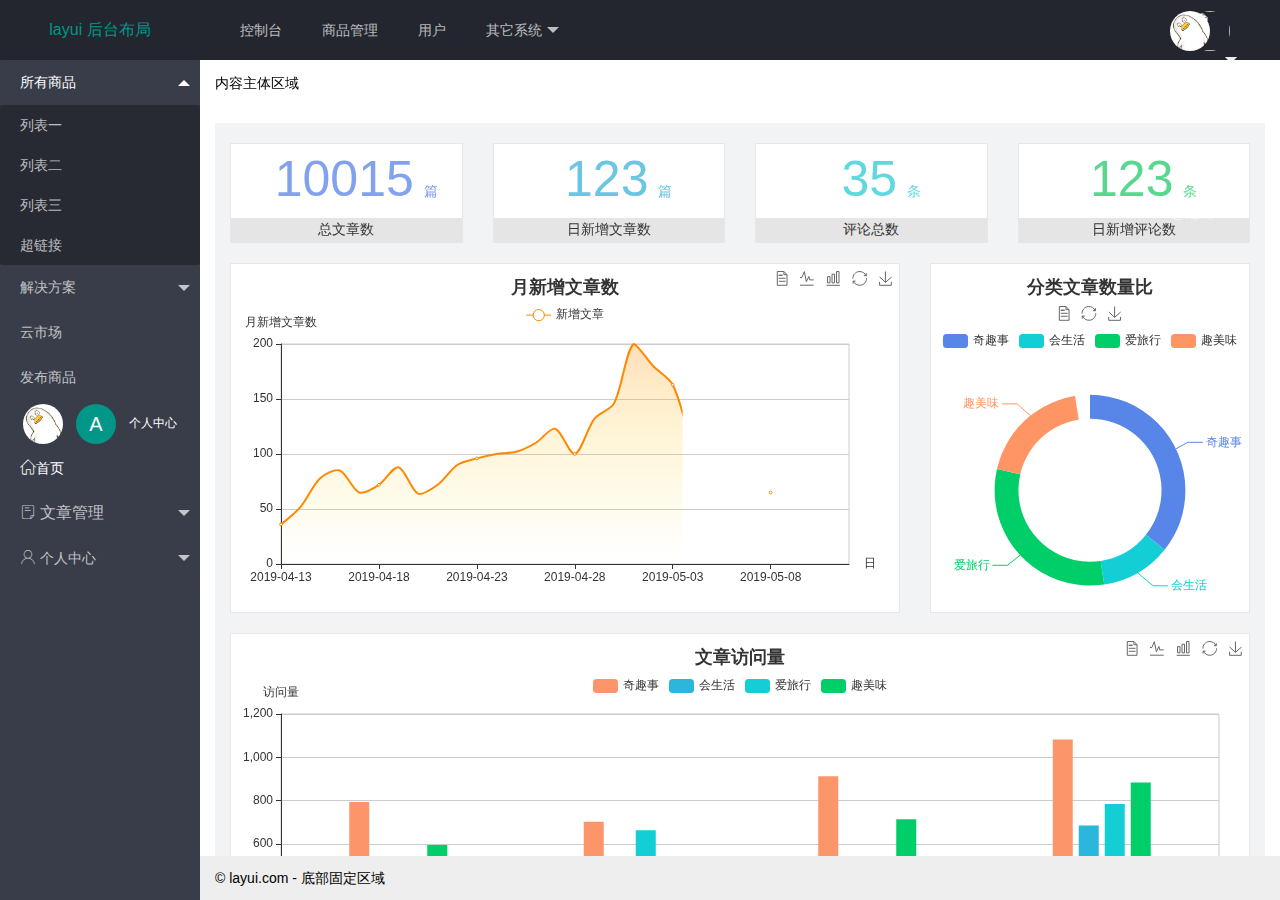
==== commit 18c7be31: "1" ====
--- a/indexx.html
+++ b/indexx.html
@@ -6,6 +6,8 @@
     <meta name="viewport" content="width=device-width, initial-scale=1, maximum-scale=1">
     <title>layout 后台大布局 - Layui</title>
     <link rel="stylesheet" href="/assets/lib/layui/css/layui.css">
+    <link rel="stylesheet" href="/assets/fonts/iconfont.css">
+    <link rel="stylesheet" href="/indexx.css">
 </head>
 
 <body class="layui-layout-body">
@@ -13,20 +15,41 @@
         <div class="layui-header">
             <div class="layui-logo">layui 后台布局</div>
             <!-- 头部区域（可配合layui已有的水平导航） -->
-
+            <ul class="layui-nav layui-layout-left">
+                <li class="layui-nav-item"><a href="">控制台</a></li>
+                <li class="layui-nav-item"><a href="">商品管理</a></li>
+                <li class="layui-nav-item"><a href="">用户</a></li>
+                <li class="layui-nav-item">
+                    <a href="javascript:;">其它系统</a>
+                    <dl class="layui-nav-child">
+                        <dd><a href="">邮件管理</a></dd>
+                        <dd><a href="">消息管理</a></dd>
+                        <dd><a href="">授权管理</a></dd>
+                    </dl>
+                </li>
+            </ul>
             <ul class="layui-nav layui-layout-right">
                 <li class="layui-nav-item">
                     <a href="javascript:;">
                         <img src="http://t.cn/RCzsdCq" class="layui-nav-img">
-                        贤心
-                    </a>
-                    <dl class="layui-nav-child">
-                        <dd><a href="">基本资料</a></dd>
-                        <dd><a href="">安全设置</a></dd>
-                    </dl>
-                </li>
-                <li class="layui-nav-item"><a href="">退了</a></li>
-            </ul>
+
+                        <ul class="layui-nav layui-layout-right">
+                            <li class="layui-nav-item">
+                                <a href="javascript:;">
+                                    <img src="/assets/images/u=299626483,1846147641&fm=26&gp=0.jpg"
+                                        class="layui-nav-img">
+                                    贤心
+                                </a>
+                                <dl class="layui-nav-child">
+                                    <dd><a href="">基本资料</a></dd>
+                                    <dd><a href="">安全设置</a></dd>
+                                </dl>
+                            </li>
+                            <li class="layui-nav-item"><a href="">退了</a></li>
+                            <li class="layui-nav-item">
+                                <a href=""><span class="iconfont icon-tuichu"></span>退出</a>
+                            </li>
+                        </ul>
         </div>
 
         <div class="layui-side layui-bg-black">
@@ -34,26 +57,88 @@
                 <!-- 左侧导航区域（可配合layui已有的垂直导航） -->
                 <ul class="layui-nav layui-nav-tree" lay-filter="test">
                     <li class="layui-nav-item layui-nav-itemed">
-                        <a class="" href="javascript:;">首页</a>
-
+                        <a class="" href="javascript:;">所有商品</a>
+                        <dl class="layui-nav-child">
+                            <dd><a href="javascript:;">列表一</a></dd>
+                            <dd><a href="javascript:;">列表二</a></dd>
+                            <dd><a href="javascript:;">列表三</a></dd>
+                            <dd><a href="">超链接</a></dd>
+                        </dl>
                     </li>
                     <li class="layui-nav-item">
-                        <a href="javascript:;">shouye</a>
+                        <a href="javascript:;">解决方案</a>
                         <dl class="layui-nav-child">
-                            <dd><a href="javascript:;">文章类别</a></dd>
-                            <dd><a href="javascript:;">文章列表</a></dd>
-                            <dd><a href="">发表文章</a></dd>
+                            <dd><a href="javascript:;">列表一</a></dd>
+                            <dd><a href="javascript:;">列表二</a></dd>
+                            <dd><a href="">超链接</a></dd>
                         </dl>
                     </li>
                     <li class="layui-nav-item"><a href="">云市场</a></li>
                     <li class="layui-nav-item"><a href="">发布商品</a></li>
-                </ul>
+                    <!-- 用户名 -->
+
+                    <!-- 左侧导航区域（可配合layui已有的垂直导航） -->
+
+                    <ul class="layui-nav layui-nav-tree" lay-filter="test" lay-shrink="all">
+
+                        <li class="layui-nav-item layui-nav-itemed">
+                            <!-- <a class="" href="javascript:;">所有商品</a> -->
+                            <a href="javascript:;" class="userinfo">
+                                <img src="/assets/images/u=299626483,1846147641&fm=26&gp=0.jpg" class="layui-nav-img" />
+                                <span class="text-avatar">A</span>
+                                <span id="welcome"></span>
+                                个人中心
+                            </a>
+                        </li>
+
+                        <li class="layui-nav-item layui-nav-itemed layui-icon">
+                            <a href="/home/dashboard.html" target="fm"><span class="iconfont icon-home"></span>首页</a>
+                            <!-- <a class=" layui-icon-home" href="javascript:;">首页</a> -->
+
+                        </li>
+                        <li>
+
+                        </li>
+                        <li class="layui-nav-item">
+                            <a href="javascript:;">
+                                <span class="iconfont icon-16">
+                                    文章管理</a>
+                            <dl class="layui-nav-child">
+                                <dd><a href="javascript:;">
+                                        <i class="layui-icon layui-icon-app"></i>
+                                        文章类别</a></dd>
+                                <dd><a href="javascript:;">
+                                        <i class="layui-icon layui-icon-app"></i>
+                                        文章列表</a></dd>
+                                <dd><a href="">
+                                        <i class="layui-icon layui-icon-app"></i>
+                                        发表文章</a></dd>
+                            </dl>
+                        </li>
+                        <li class="layui-nav-item">
+                            <a href="javascript:;">
+                                <span class="iconfont icon-user"></span>
+                                个人中心</a>
+                            <dl class="layui-nav-child">
+                                <dd><a href="javascript:;">
+                                        <i class="layui-icon layui-icon-app"></i>
+                                        基本资料</a></dd>
+                                <dd><a href="javascript:;"><i class="layui-icon layui-icon-app"></i>更换头像</a></dd>
+                                <dd><a href=""><i class="layui-icon layui-icon-app"></i>重置密码</a></dd>
+                            </dl>
+                        </li>
+                    </ul>
             </div>
         </div>
 
         <div class="layui-body">
             <!-- 内容主体区域 -->
             <div style="padding: 15px;">内容主体区域</div>
+            <div style="padding: 15px;">
+
+                <iframe name="fm" src="/home/dashboard.html" frameborder="fm" class="biaoge"></iframe>
+
+            </div>
         </div>
 
         <div class="layui-footer">
@@ -62,14 +147,26 @@
         </div>
     </div>
 
-    <!-- 导入 layui 的JS文件 -->
+
     <script src='/assets/lib/layui/layui.all.js'></script>
     <!-- 导入 jQuery -->
     <script src='/assets/lib/jquery.js'></script>
+    <!-- 导入 layui 的JS文件 -->
+    <script src="/assets/lib/jquery.js"></script>
+    <script src='/assets/lib/layui/layui.all.js'></script>
+    <!-- 导入 jQuery -->
+
     <!-- 导入自己封装的 baseAPI -->
     <script src='/assets/js/baseAPI.js'></script>
     <!-- 导入自己的 js 文件 -->
     <script src='/indexx.js'></script>
+
+
+</body>
+
+</html>
+
+<!-- 导入 layui 的JS文件 -->
 </body>
 
 </html>--- a/assets/fonts/iconfont.css
+++ b/assets/fonts/iconfont.css
@@ -0,0 +1,37 @@
+@font-face {font-family: "iconfont";
+  src: url('iconfont.eot?t=1576139966484'); /* IE9 */
+  src: url('iconfont.eot?t=1576139966484#iefix') format('embedded-opentype'), /* IE6-IE8 */
+  url('[data-uri]') format('woff2'),
+  url('iconfont.woff?t=1576139966484') format('woff'),
+  url('iconfont.ttf?t=1576139966484') format('truetype'), /* chrome, firefox, opera, Safari, Android, iOS 4.2+ */
+  url('iconfont.svg?t=1576139966484#iconfont') format('svg'); /* iOS 4.1- */
+}
+
+.iconfont {
+  font-family: "iconfont" !important;
+  font-size: 16px;
+  font-style: normal;
+  -webkit-font-smoothing: antialiased;
+  -moz-osx-font-smoothing: grayscale;
+}
+
+.icon-home:before {
+  content: "\e6a9";
+}
+
+.icon-user:before {
+  content: "\e614";
+}
+
+.icon-pinglun:before {
+  content: "\e616";
+}
+
+.icon-tuichu:before {
+  content: "\e865";
+}
+
+.icon-16:before {
+  content: "\e615";
+}
+
--- a/indexx.css
+++ b/indexx.css
@@ -0,0 +1,35 @@
+.biaoge{
+    width: 100%;
+    height: 1000px;
+  }
+  /* .layui-body{
+      overflow: hidden;
+  } */.userinfo {
+  height: 60px;
+  line-height: 60px;
+  text-align: center;
+  font-size: 12px;
+  user-select: none;
+}
+
+
+
+.layui-nav-img {
+  width: 40px;
+  height: 40px;
+}
+
+.text-avatar {
+  display: inline-block;
+    height:40px;
+    width: 40px;
+    background-color: #009688;
+    border-radius:50%;
+    line-height: 40px;
+    text-align: center;
+    font-size: 20px;
+    color: #fff;
+    position: relative;
+    top: 4px;
+    margin-right: 10px;
+}